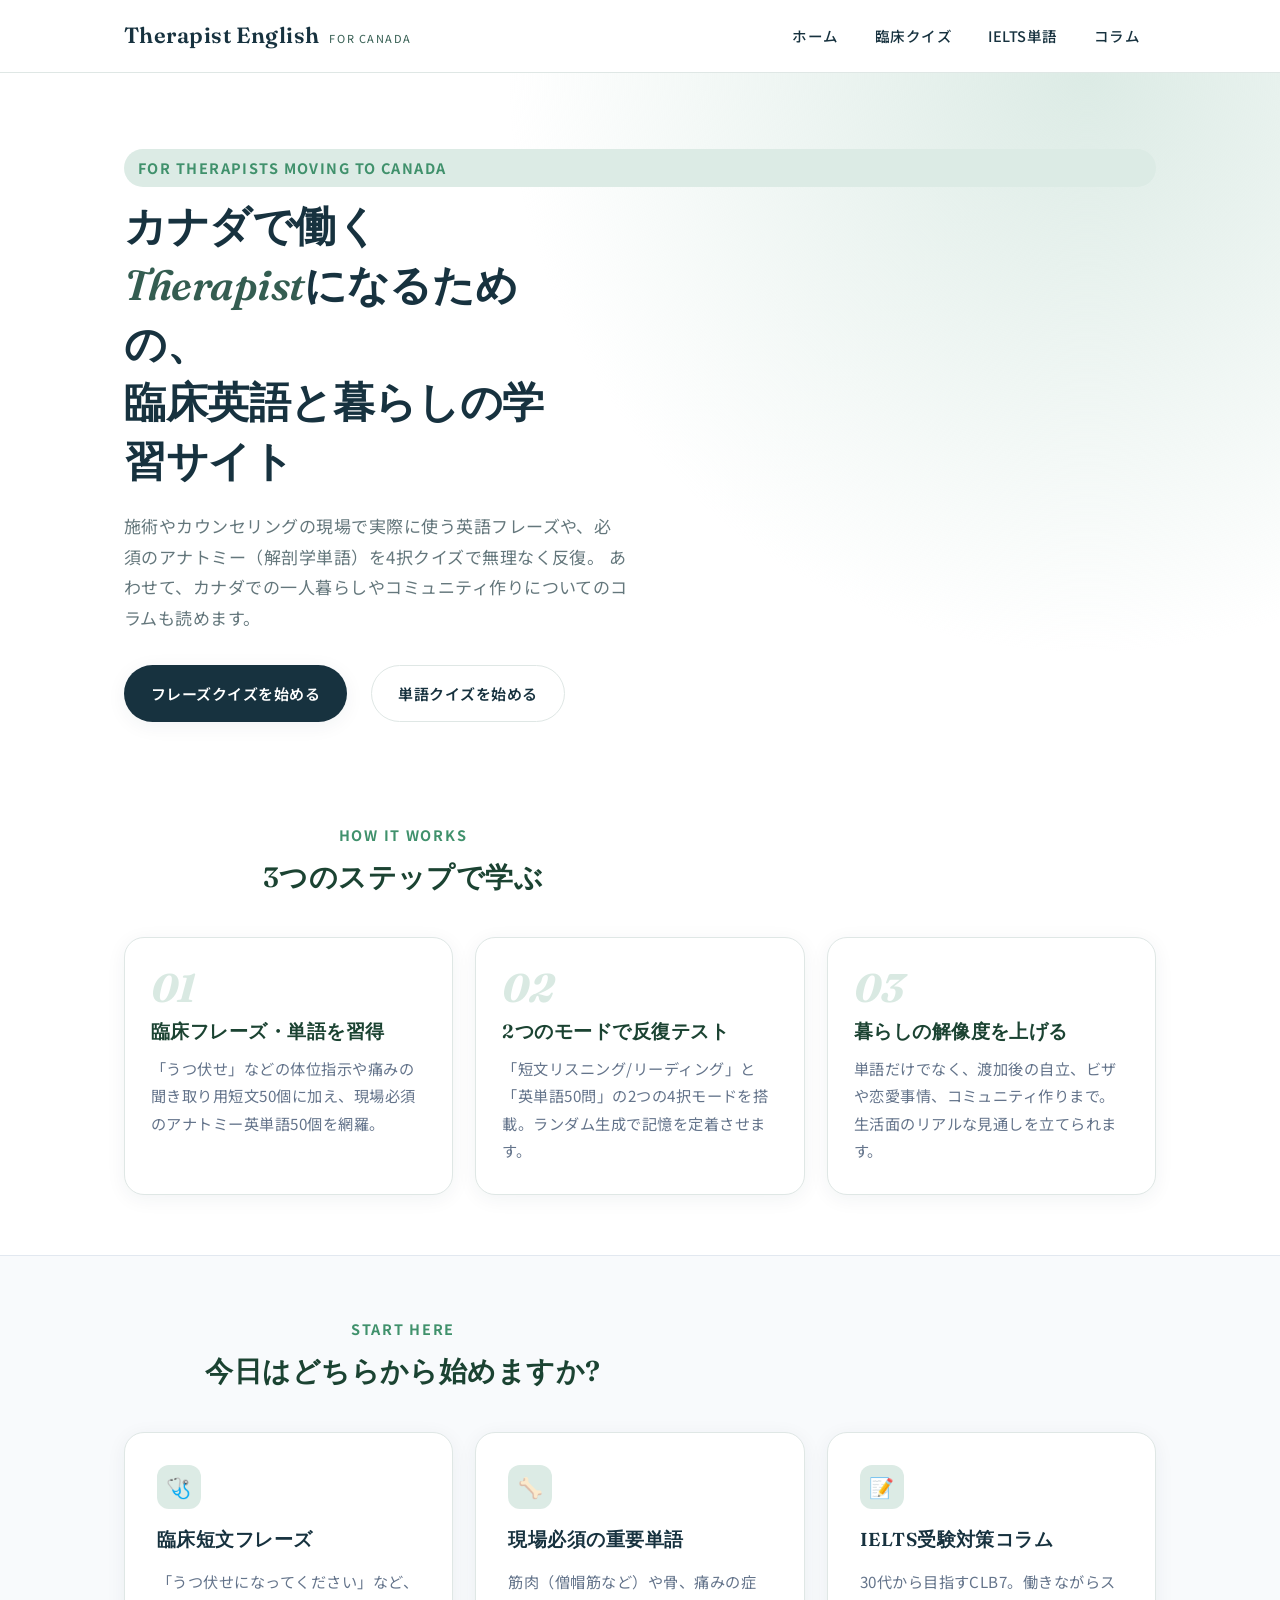
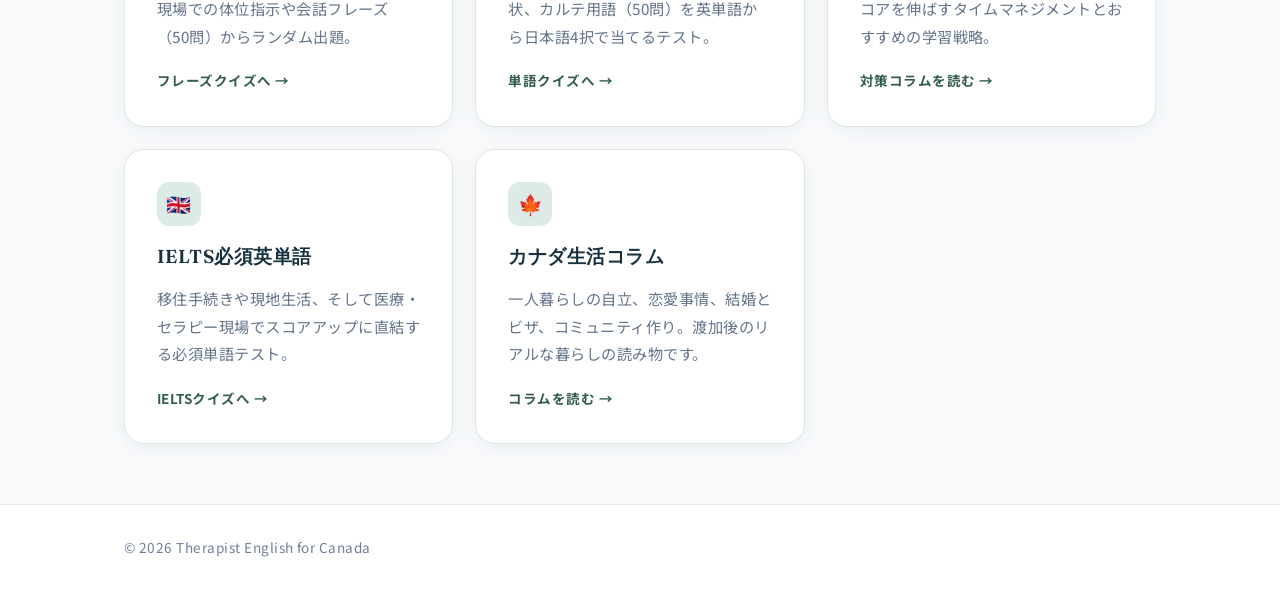
==== index.html @ 8765fcd4 "Update navigation links in index.html" ====
<!DOCTYPE html>
<html lang="ja">
<head>
<meta charset="UTF-8">
<meta name="viewport" content="width=device-width, initial-scale=1.0">
<title>Therapist English for Canada | カナダ留学を目指すセラピストの英語学習</title>
<link rel="preconnect" href="https://fonts.googleapis.com">
<link href="https://fonts.googleapis.com/css2?family=Fraunces:ital,wght@0,600;1,500&family=Noto+Sans+JP:wght@400;500;600;700&display=swap" rel="stylesheet">
<link rel="stylesheet" href="style.css">

</head>
<body>

<header class="site-header">
  <div class="container">
    <a href="index.html" class="brand">
      <span class="brand-mark">Therapist English</span>
      <span class="brand-sub">for Canada</span>
    </a>
    <nav class="main-nav">
  <a href="index.html">ホーム</a>
  <a href="quiz.html">臨床クイズ</a>
  <a href="ielts-quiz.html">IELTS単語</a>
  <a href="column.html">コラム</a>
</nav>
  </div>
</header>

<section class="hero">
  <div class="container">
    <span class="hero-eyebrow" style="color: #40916c; text-transform: uppercase; font-weight: 700; font-size: 0.9rem; letter-spacing: 0.1em; display: block; margin-bottom: 10px;">For therapists moving to Canada</span>
    <h1>カナダで働く<span class="en-accent">Therapist</span>になるための、<br>臨床英語と暮らしの学習サイト</h1>
    <p class="lead">
      施術やカウンセリングの現場で実際に使う英語フレーズや、必須のアナトミー（解剖学単語）を4択クイズで無理なく反復。
      あわせて、カナダでの一人暮らしやコミュニティ作りについてのコラムも読めます。
    </p>
    <div class="hero-actions">
      <a href="quiz.html?mode=phrase" class="btn btn-primary">フレーズクイズを始める</a>
      <a href="quiz.html?mode=word" class="btn btn-ghost" style="margin-left:10px; background:#white;">単語クイズを始める</a>
    </div>
  </div>
</section>

<section style="padding: 60px 0;">
  <div class="container">
    <div class="section-head" style="text-align: center; margin-bottom: 40px;">
      <span class="kicker" style="color: #40916c; font-weight: bold; font-size: 0.9rem;">How it works</span>
      <h2 style="font-size:clamp(22px,3vw,28px); color: #1b4332;">3つのステップで学ぶ</h2>
    </div>

    <div class="grid-3">
      <div class="card">
        <span class="step-num" style="font-size: 2.5rem; font-weight: bold; color: rgba(64,145,108,0.2); display: block; line-height: 1;">01</span>
        <h3 style="margin: 10px 0; color: #1b4332;">臨床フレーズ・単語を習得</h3>
        <p style="color: #64748b; font-size: 0.95rem;">「うつ伏せ」などの体位指示や痛みの聞き取り用短文50個に加え、現場必須のアナトミー英単語50個を網羅。</p>
      </div>
      <div class="card">
        <span class="step-num" style="font-size: 2.5rem; font-weight: bold; color: rgba(64,145,108,0.2); display: block; line-height: 1;">02</span>
        <h3 style="margin: 10px 0; color: #1b4332;">2つのモードで反復テスト</h3>
        <p style="color: #64748b; font-size: 0.95rem;">「短文リスニング/リーディング」と「英単語50問」の2つの4択モードを搭載。ランダム生成で記憶を定着させます。</p>
      </div>
      <div class="card">
        <span class="step-num" style="font-size: 2.5rem; font-weight: bold; color: rgba(64,145,108,0.2); display: block; line-height: 1;">03</span>
        <h3 style="margin: 10px 0; color: #1b4332;">暮らしの解像度を上げる</h3>
        <p style="color: #64748b; font-size: 0.95rem;">単語だけでなく、渡加後の自立、ビザや恋愛事情、コミュニティ作りまで。生活面のリアルな見通しを立てられます。</p>
      </div>
    </div>
  </div>
</section>

<section class="section-soft" style="padding: 60px 0; background-color: #f8fafc; border-top: 1px solid #e2e8f0;">
  <div class="container">
    <div class="section-head" style="text-align: center; margin-bottom: 40px;">
      <span class="kicker" style="color: #40916c; font-weight: bold; font-size: 0.9rem;">Start here</span>
      <h2 style="font-size:clamp(22px,3vw,28px); color: #1b4332;">今日はどちらから始めますか?</h2>
    </div>

    <div class="grid-3" style="grid-template-columns: repeat(auto-fit, minmax(280px, 1fr));">
      <a href="quiz.html?mode=phrase" class="link-card">
        <span class="icon-tag">🩺</span>
        <h3>臨床短文フレーズ</h3>
        <p style="color: #64748b; font-size: 0.95rem;">「うつ伏せになってください」など、現場での体位指示や会話フレーズ（50問）からランダム出題。</p>
        <span class="go">フレーズクイズへ →</span>
      </a>
      <a href="quiz.html?mode=word" class="link-card">
        <span class="icon-tag">🦴</span>
        <h3>現場必須の重要単語</h3>
        <p style="color: #64748b; font-size: 0.95rem;">筋肉（僧帽筋など）や骨、痛みの症状、カルテ用語（50問）を英単語から日本語4択で当てるテスト。</p>
        <span class="go">単語クイズへ →</span>
      </a>
      <!-- index.html の「今日はどちらから始めますか?」の grid-3 内に追加 -->
<a href="ielts.html" class="link-card">
  <span class="icon-tag">📝</span>
  <h3>IELTS受験対策コラム</h3>
  <p style="color: #64748b; font-size: 0.95rem;">30代から目指すCLB7。働きながらスコアを伸ばすタイムマネジメントとおすすめの学習戦略。</p>
  <span class="go">対策コラムを読む →</span>
</a>

<a href="ielts-quiz.html" class="link-card">
  <span class="icon-tag">🇬🇧</span>
  <h3>IELTS必須英単語</h3>
  <p style="color: #64748b; font-size: 0.95rem;">移住手続きや現地生活、そして医療・セラピー現場でスコアアップに直結する必須単語テスト。</p>
  <span class="go">IELTSクイズへ →</span>
</a>
      <a href="column.html" class="link-card">
        <span class="icon-tag">🍁</span>
        <h3>カナダ生活コラム</h3>
        <p style="color: #64748b; font-size: 0.95rem;">一人暮らしの自立、恋愛事情、結婚とビザ、コミュニティ作り。渡加後のリアルな暮らしの読み物です。</p>
        <span class="go">コラムを読む →</span>
      </a>
    </div>
  </div>
</section>

<footer class="site-footer" style="padding: 30px 0; border-top: 1px solid #e2e8f0; font-size: 0.85rem; color: #718096; background: white;">
  <div class="container" style="display: flex; justify-content: space-between; flex-wrap: wrap; gap: 10px;">
    <span>© 2026 Therapist English for Canada</span>
  </div>
</footer>

</body>
</html>
---- style.css ----
/* ===========================================================
   Therapist English for Canada — shared stylesheet
   Palette: white / deep navy / sage green (calm, clinical trust)
   =========================================================== */

   :root {
    --color-bg: #ffffff;
    --color-bg-soft: #f4f8f7;
    --color-bg-soft-2: #eef4f2;
    --color-navy: #17323f;
    --color-navy-deep: #0d1f27;
    --color-green: #4c7c6d;
    --color-green-deep: #345d51;
    --color-green-light: #dcebe5;
    --color-text: #26343a;
    --color-muted: #64777c;
    --color-border: #dfe7e5;
    --color-white: #ffffff;
    --color-danger: #b5544a;
  
    --font-display: "Fraunces", "Noto Serif JP", serif;
    --font-heading: "Noto Serif JP", "Fraunces", serif;
    --font-body: "Noto Sans JP", "Hiragino Kaku Gothic ProN", sans-serif;
  
    --radius-s: 6px;
    --radius-m: 12px;
    --radius-l: 20px;
  
    --shadow-soft: 0 4px 20px rgba(23, 50, 63, 0.06);
    --shadow-card: 0 8px 30px rgba(23, 50, 63, 0.08);
  
    --max-width: 1080px;
  }
  
  @media (prefers-reduced-motion: reduce) {
    *, *::before, *::after {
      animation-duration: 0.01ms !important;
      animation-iteration-count: 1 !important;
      transition-duration: 0.01ms !important;
      scroll-behavior: auto !important;
    }
  }
  
  * { box-sizing: border-box; }
  
  html { scroll-behavior: smooth; }
  
  body {
    margin: 0;
    font-family: var(--font-body);
    color: var(--color-text);
    background: var(--color-bg);
    line-height: 1.8;
    -webkit-font-smoothing: antialiased;
  }
  
  h1, h2, h3, h4 {
    font-family: var(--font-heading);
    color: var(--color-navy);
    line-height: 1.4;
    margin: 0 0 0.5em;
    font-weight: 600;
  }
  
  a { color: inherit; }
  
  img { max-width: 100%; display: block; }
  
  .container {
    max-width: var(--max-width);
    margin: 0 auto;
    padding: 0 24px;
  }
  
  /* ---------- Header / Nav ---------- */
  
  .site-header {
    position: sticky;
    top: 0;
    z-index: 50;
    background: rgba(255, 255, 255, 0.92);
    backdrop-filter: blur(8px);
    border-bottom: 1px solid var(--color-border);
  }
  
  .site-header .container {
    display: flex;
    align-items: center;
    justify-content: space-between;
    height: 72px;
  }
  
  .brand {
    display: flex;
    align-items: baseline;
    gap: 10px;
    text-decoration: none;
    font-family: var(--font-display);
  }
  
  .brand-mark {
    font-size: 22px;
    font-weight: 600;
    color: var(--color-navy);
    letter-spacing: 0.02em;
  }
  
  .brand-sub {
    font-size: 11px;
    color: var(--color-green-deep);
    letter-spacing: 0.14em;
    text-transform: uppercase;
    font-family: var(--font-body);
  }
  
  .main-nav {
    display: flex;
    gap: 4px;
  }
  
  .main-nav a {
    text-decoration: none;
    padding: 10px 16px;
    border-radius: 999px;
    font-size: 14.5px;
    font-weight: 500;
    color: var(--color-navy);
    transition: background 0.2s ease, color 0.2s ease;
  }
  
  .main-nav a:hover {
    background: var(--color-green-light);
  }
  
  .main-nav a.active {
    background: var(--color-navy);
    color: #fff;
  }
  
  @media (max-width: 640px) {
    .brand-sub { display: none; }
    .main-nav a { padding: 8px 11px; font-size: 13px; }
  }
  
  /* ---------- Signature: pulse / vitals-line divider ---------- */
  
  .pulse-divider {
    display: block;
    width: 100%;
    height: 34px;
    margin: 0 auto;
  }
  
  .pulse-divider path {
    fill: none;
    stroke: var(--color-green);
    stroke-width: 2;
    stroke-linecap: round;
    stroke-linejoin: round;
    stroke-dasharray: 340;
    stroke-dashoffset: 340;
    animation: draw-pulse 1.6s ease-out forwards;
  }
  
  @keyframes draw-pulse {
    to { stroke-dashoffset: 0; }
  }
  
  /* ---------- Hero ---------- */
  
  .hero {
    padding: 76px 0 40px;
    background:
      radial-gradient(circle at 85% 0%, var(--color-green-light) 0%, transparent 45%),
      var(--color-bg);
  }
  
  .hero-eyebrow {
    display: inline-flex;
    align-items: center;
    gap: 8px;
    font-size: 12.5px;
    letter-spacing: 0.12em;
    text-transform: uppercase;
    color: var(--color-green-deep);
    background: var(--color-green-light);
    padding: 6px 14px;
    border-radius: 999px;
    margin-bottom: 22px;
    font-weight: 600;
  }
  
  .hero h1 {
    font-size: clamp(30px, 4.6vw, 48px);
    max-width: 15ch;
    letter-spacing: -0.01em;
  }
  
  .hero .en-accent {
    font-family: var(--font-display);
    font-style: italic;
    color: var(--color-green-deep);
  }
  
  .hero p.lead {
    font-size: 17px;
    color: var(--color-muted);
    max-width: 56ch;
    margin-top: 18px;
  }
  
  .hero-actions {
    display: flex;
    gap: 14px;
    margin-top: 32px;
    flex-wrap: wrap;
  }
  
  /* ---------- Buttons ---------- */
  
  .btn {
    display: inline-flex;
    align-items: center;
    gap: 8px;
    padding: 14px 26px;
    border-radius: 999px;
    font-weight: 600;
    font-size: 15px;
    text-decoration: none;
    border: 1.5px solid transparent;
    cursor: pointer;
    transition: transform 0.15s ease, background 0.2s ease, box-shadow 0.2s ease;
    font-family: var(--font-body);
  }
  
  .btn:hover { transform: translateY(-1px); }
  
  .btn-primary {
    background: var(--color-navy);
    color: #fff;
    box-shadow: var(--shadow-soft);
  }
  .btn-primary:hover { background: var(--color-navy-deep); }
  
  .btn-ghost {
    background: transparent;
    color: var(--color-navy);
    border-color: var(--color-border);
  }
  .btn-ghost:hover { background: var(--color-bg-soft); }
  
  .btn-quiz-choice {
    display: block;
    width: 100%;
    text-align: left;
    padding: 16px 20px;
    border-radius: var(--radius-m);
    border: 1.5px solid var(--color-border);
    background: #fff;
    font-size: 15.5px;
    font-family: var(--font-body);
    color: var(--color-text);
    cursor: pointer;
    transition: border-color 0.15s ease, background 0.15s ease, transform 0.1s ease;
  }
  .btn-quiz-choice:hover { border-color: var(--color-green); background: var(--color-bg-soft); }
  .btn-quiz-choice.correct {
    border-color: var(--color-green);
    background: var(--color-green-light);
    color: var(--color-green-deep);
    font-weight: 600;
  }
  .btn-quiz-choice.incorrect {
    border-color: var(--color-danger);
    background: #fbeceb;
    color: var(--color-danger);
  }
  .btn-quiz-choice:disabled { cursor: default; }
  
  /* ---------- Sections / cards ---------- */
  
  section { padding: 64px 0; }
  
  .section-soft { background: var(--color-bg-soft); }
  
  .section-head { max-width: 62ch; margin-bottom: 40px; }
  .section-head .kicker {
    font-size: 12.5px;
    letter-spacing: 0.12em;
    text-transform: uppercase;
    color: var(--color-green-deep);
    font-weight: 700;
    margin-bottom: 10px;
    display: block;
  }
  
  .grid-3 {
    display: grid;
    grid-template-columns: repeat(3, 1fr);
    gap: 22px;
  }
  
  @media (max-width: 780px) {
    .grid-3 { grid-template-columns: 1fr; }
  }
  
  .card {
    background: #fff;
    border: 1px solid var(--color-border);
    border-radius: var(--radius-l);
    padding: 30px 26px;
    box-shadow: var(--shadow-soft);
  }
  
  .card .step-num {
    font-family: var(--font-display);
    font-style: italic;
    color: var(--color-green);
    font-size: 26px;
    margin-bottom: 10px;
    display: block;
  }
  
  .card h3 { font-size: 19px; }
  .card p { color: var(--color-muted); font-size: 14.5px; margin: 0; }
  
  .link-card {
    display: block;
    text-decoration: none;
    background: #fff;
    border: 1px solid var(--color-border);
    border-radius: var(--radius-l);
    padding: 32px;
    box-shadow: var(--shadow-soft);
    transition: box-shadow 0.2s ease, transform 0.2s ease, border-color 0.2s ease;
  }
  
  .link-card:hover {
    box-shadow: var(--shadow-card);
    transform: translateY(-2px);
    border-color: var(--color-green);
  }
  
  .link-card .icon-tag {
    display: inline-flex;
    align-items: center;
    justify-content: center;
    width: 44px;
    height: 44px;
    border-radius: 12px;
    background: var(--color-green-light);
    color: var(--color-green-deep);
    margin-bottom: 18px;
    font-size: 20px;
  }
  
  .link-card h3 { margin-bottom: 8px; }
  .link-card p { color: var(--color-muted); font-size: 14.5px; }
  .link-card .go {
    margin-top: 16px;
    font-size: 13.5px;
    font-weight: 700;
    color: var(--color-green-deep);
  }
  
  /* ---------- Footer ---------- */
  
  .site-footer {
    border-top: 1px solid var(--color-border);
    padding: 36px 0;
    color: var(--color-muted);
    font-size: 13.5px;
  }
  
  .site-footer .container {
    display: flex;
    justify-content: space-between;
    align-items: center;
    flex-wrap: wrap;
    gap: 12px;
  }
  
  /* ---------- Quiz page ---------- */
  
  .quiz-wrap {
    max-width: 640px;
    margin: 0 auto;
  }
  
  .quiz-progress-track {
    height: 6px;
    background: var(--color-bg-soft-2);
    border-radius: 999px;
    overflow: hidden;
    margin-bottom: 10px;
  }
  
  .quiz-progress-fill {
    height: 100%;
    background: var(--color-green);
    border-radius: 999px;
    transition: width 0.3s ease;
    width: 0%;
  }
  
  .quiz-meta {
    display: flex;
    justify-content: space-between;
    font-size: 13px;
    color: var(--color-muted);
    margin-bottom: 28px;
  }
  
  .quiz-card {
    background: #fff;
    border: 1px solid var(--color-border);
    border-radius: var(--radius-l);
    padding: 36px 32px;
    box-shadow: var(--shadow-card);
  }
  
  .quiz-question-label {
    font-size: 12.5px;
    letter-spacing: 0.1em;
    text-transform: uppercase;
    color: var(--color-green-deep);
    font-weight: 700;
    margin-bottom: 14px;
  }
  
  .quiz-question-en {
    font-family: var(--font-display);
    font-size: clamp(21px, 3vw, 27px);
    color: var(--color-navy);
    margin-bottom: 28px;
    line-height: 1.5;
  }
  
  .quiz-choices {
    display: grid;
    gap: 12px;
  }
  
  .quiz-feedback {
    margin-top: 20px;
    padding: 14px 18px;
    border-radius: var(--radius-m);
    font-size: 14.5px;
    display: none;
  }
  
  .quiz-feedback.show { display: block; }
  .quiz-feedback.is-correct { background: var(--color-green-light); color: var(--color-green-deep); }
  .quiz-feedback.is-incorrect { background: #fbeceb; color: var(--color-danger); }
  
  .quiz-footer-actions {
    display: flex;
    justify-content: flex-end;
    margin-top: 24px;
  }
  
  .quiz-result {
    text-align: center;
    padding: 20px 0 10px;
  }
  
  .quiz-result .score-num {
    font-family: var(--font-display);
    font-size: 64px;
    color: var(--color-green-deep);
    display: block;
    margin: 18px 0 6px;
  }
  
  .quiz-result-actions {
    display: flex;
    justify-content: center;
    gap: 14px;
    margin-top: 28px;
    flex-wrap: wrap;
  }
  
  .hidden { display: none !important; }
  
  /* ---------- Column page ---------- */
  
  .column-nav {
    display: flex;
    gap: 10px;
    flex-wrap: wrap;
    margin-bottom: 44px;
  }
  
  .column-nav a {
    text-decoration: none;
    font-size: 13.5px;
    font-weight: 600;
    padding: 9px 16px;
    border-radius: 999px;
    border: 1px solid var(--color-border);
    color: var(--color-navy);
    background: #fff;
  }
  
  .column-nav a:hover { background: var(--color-bg-soft); border-color: var(--color-green); }
  
  .article {
    border-top: 1px solid var(--color-border);
    padding: 56px 0;
  }
  
  .article:first-of-type { border-top: none; padding-top: 8px; }
  
  .article .kicker {
    font-size: 12.5px;
    letter-spacing: 0.12em;
    text-transform: uppercase;
    color: var(--color-green-deep);
    font-weight: 700;
    margin-bottom: 12px;
    display: block;
  }
  
  .article h2 { font-size: clamp(22px, 3.4vw, 30px); max-width: 22ch; }
  
  .article .lede {
    color: var(--color-muted);
    font-size: 15.5px;
    max-width: 60ch;
    margin: 14px 0 26px;
  }
  
  .article-body {
    max-width: 66ch;
    font-size: 15.5px;
  }
  
  .article-body p { margin: 0 0 20px; }
  
  .article-body .pullquote {
    font-family: var(--font-display);
    font-style: italic;
    font-size: 19px;
    color: var(--color-navy);
    border-left: 3px solid var(--color-green);
    padding-left: 20px;
    margin: 28px 0;
  }
/* ===========================================================
   Index & Global Typography Customizations
   =========================================================== */
body {
  font-family: 'Noto Sans JP', -apple-system, BlinkMacSystemFont, "Segoe UI", sans-serif;
  letter-spacing: 0.03em;
}

/* ヒーローエリアの微調整 */
.hero h1 {
  font-size: clamp(28px, 4.6vw, 42px);
  line-height: 1.4;
  color: var(--color-navy);
  margin-bottom: 20px;
}

/* リンクカードのホバー時の挙動を統合 */
.link-card {
  transition: all 0.3s ease;
}
.link-card:hover {
  transform: translateY(-5px);
  border-color: var(--color-green);
  box-shadow: 0 10px 25px rgba(64, 145, 108, 0.1);
}

/* アフィリエイト訴求ボックス（IELTSコラム・クイズ共通） */
.cta-box {
  background: var(--color-bg-soft-2);
  border: 1px solid var(--color-border);
  border-radius: var(--radius-l);
  padding: 32px;
  margin: 40px 0;
}
.cta-box h3 { color: var(--color-navy); margin-bottom: 12px; }
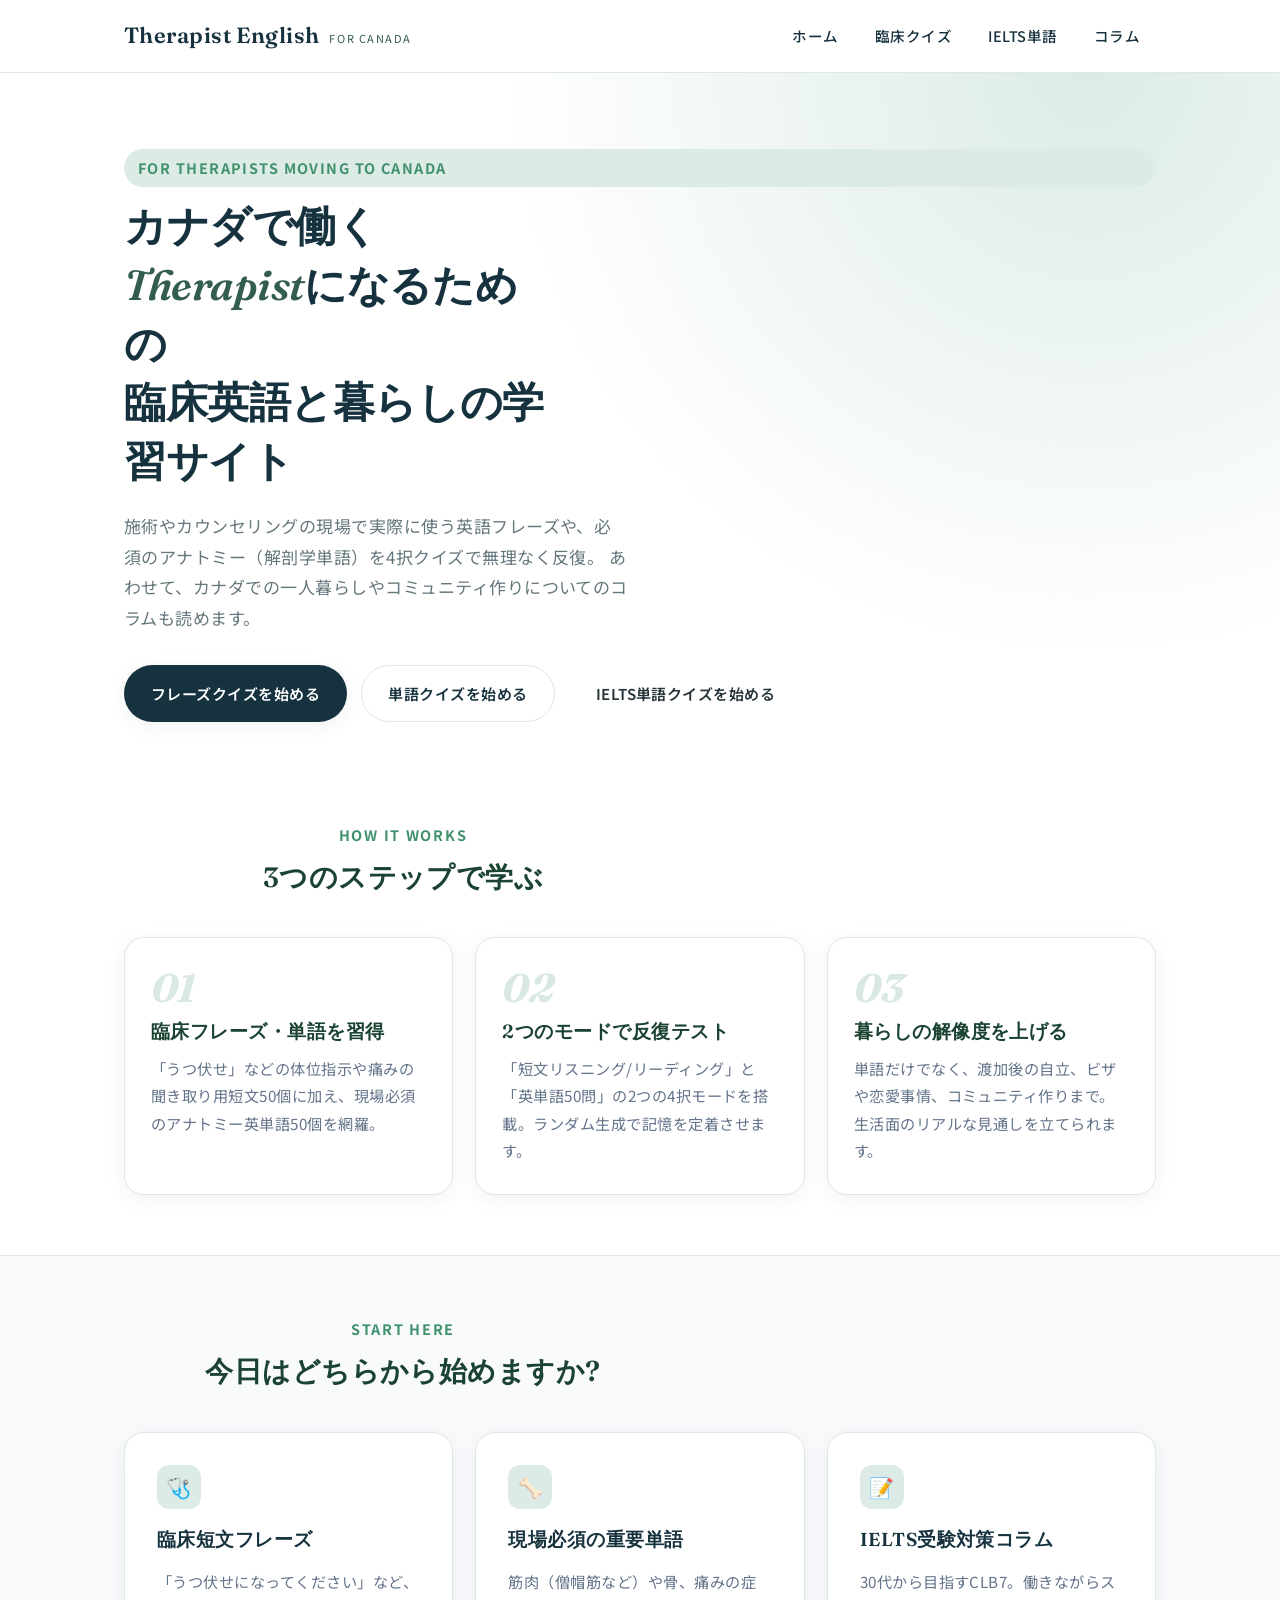
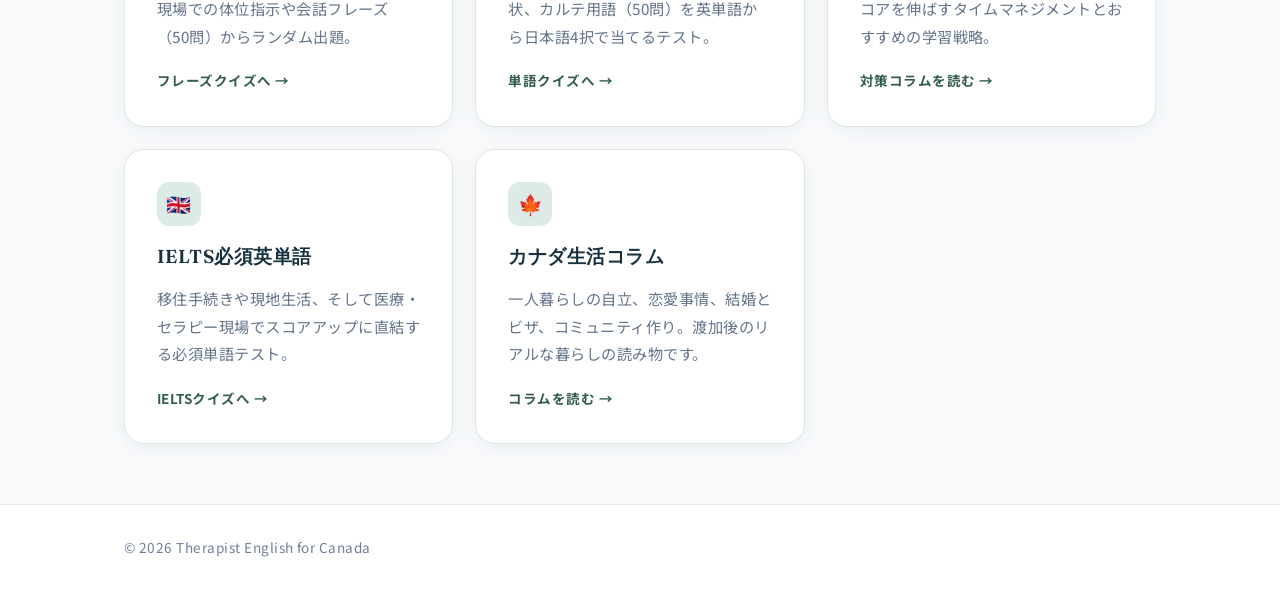
==== commit 2b1d57f9: "Update index.html" ====
--- a/index.html
+++ b/index.html
@@ -29,15 +29,16 @@
 <section class="hero">
   <div class="container">
     <span class="hero-eyebrow" style="color: #40916c; text-transform: uppercase; font-weight: 700; font-size: 0.9rem; letter-spacing: 0.1em; display: block; margin-bottom: 10px;">For therapists moving to Canada</span>
-    <h1>カナダで働く<span class="en-accent">Therapist</span>になるための、<br>臨床英語と暮らしの学習サイト</h1>
-    <p class="lead">
-      施術やカウンセリングの現場で実際に使う英語フレーズや、必須のアナトミー（解剖学単語）を4択クイズで無理なく反復。
-      あわせて、カナダでの一人暮らしやコミュニティ作りについてのコラムも読めます。
-    </p>
-    <div class="hero-actions">
-      <a href="quiz.html?mode=phrase" class="btn btn-primary">フレーズクイズを始める</a>
-      <a href="quiz.html?mode=word" class="btn btn-ghost" style="margin-left:10px; background:#white;">単語クイズを始める</a>
-    </div>
+    <h1>カナダで働く<span class="en-accent">Therapist</span>になるための<br>臨床英語と暮らしの学習サイト</h1>
+<p class="lead">
+  施術やカウンセリングの現場で実際に使う英語フレーズや、必須のアナトミー（解剖学単語）を4択クイズで無理なく反復。
+  あわせて、カナダでの一人暮らしやコミュニティ作りについてのコラムも読めます。
+</p>
+<div class="hero-actions">
+  <a href="quiz.html?mode=phrase" class="btn btn-primary">フレーズクイズを始める</a>
+  <a href="quiz.html?mode=word" class="btn btn-ghost" style="margin-left:0;">単語クイズを始める</a>
+  <a href="ielts-quiz.html" class="btn btn-ielts">IELTS単語クイズを始める</a>
+</div>
   </div>
 </section>
 
--- a/style.css
+++ b/style.css
@@ -581,3 +581,50 @@
   margin: 40px 0;
 }
 .cta-box h3 { color: var(--color-navy); margin-bottom: 12px; }
+/* ===========================================================
+   Quiz Page Extra App Styles
+   =========================================================== */
+.quiz-question-en {
+  font-family: 'Fraunces', -apple-system, BlinkMacSystemFont, serif;
+  font-size: clamp(1.4rem, 4vw, 1.8rem);
+  color: #1b4332;
+  font-weight: 600;
+  text-align: center;
+  margin: 20px 0 30px;
+  line-height: 1.3;
+  word-break: break-word;
+}
+
+/* 臨床クイズ・モード選択用の特別カードスタイル */
+.mode-select-wrap {
+  display: flex;
+  flex-direction: column;
+  gap: 15px;
+  margin: 25px 0;
+}
+.mode-box {
+  border: 2px solid #e2e8f0;
+  border-radius: 14px;
+  padding: 15px;
+  text-align: left;
+  cursor: pointer;
+  transition: all 0.2s ease;
+}
+.mode-box input { display: none; }
+.mode-box.selected {
+  border-color: #40916c;
+  background-color: #f0fdf4;
+}
+.mode-title {
+  font-weight: bold;
+  color: #1b4332;
+  font-size: 1rem;
+  margin-bottom: 4px;
+  display: flex;
+  align-items: center;
+  gap: 6px;
+}
+.mode-desc {
+  font-size: 0.85rem;
+  color: #64748b;
+}
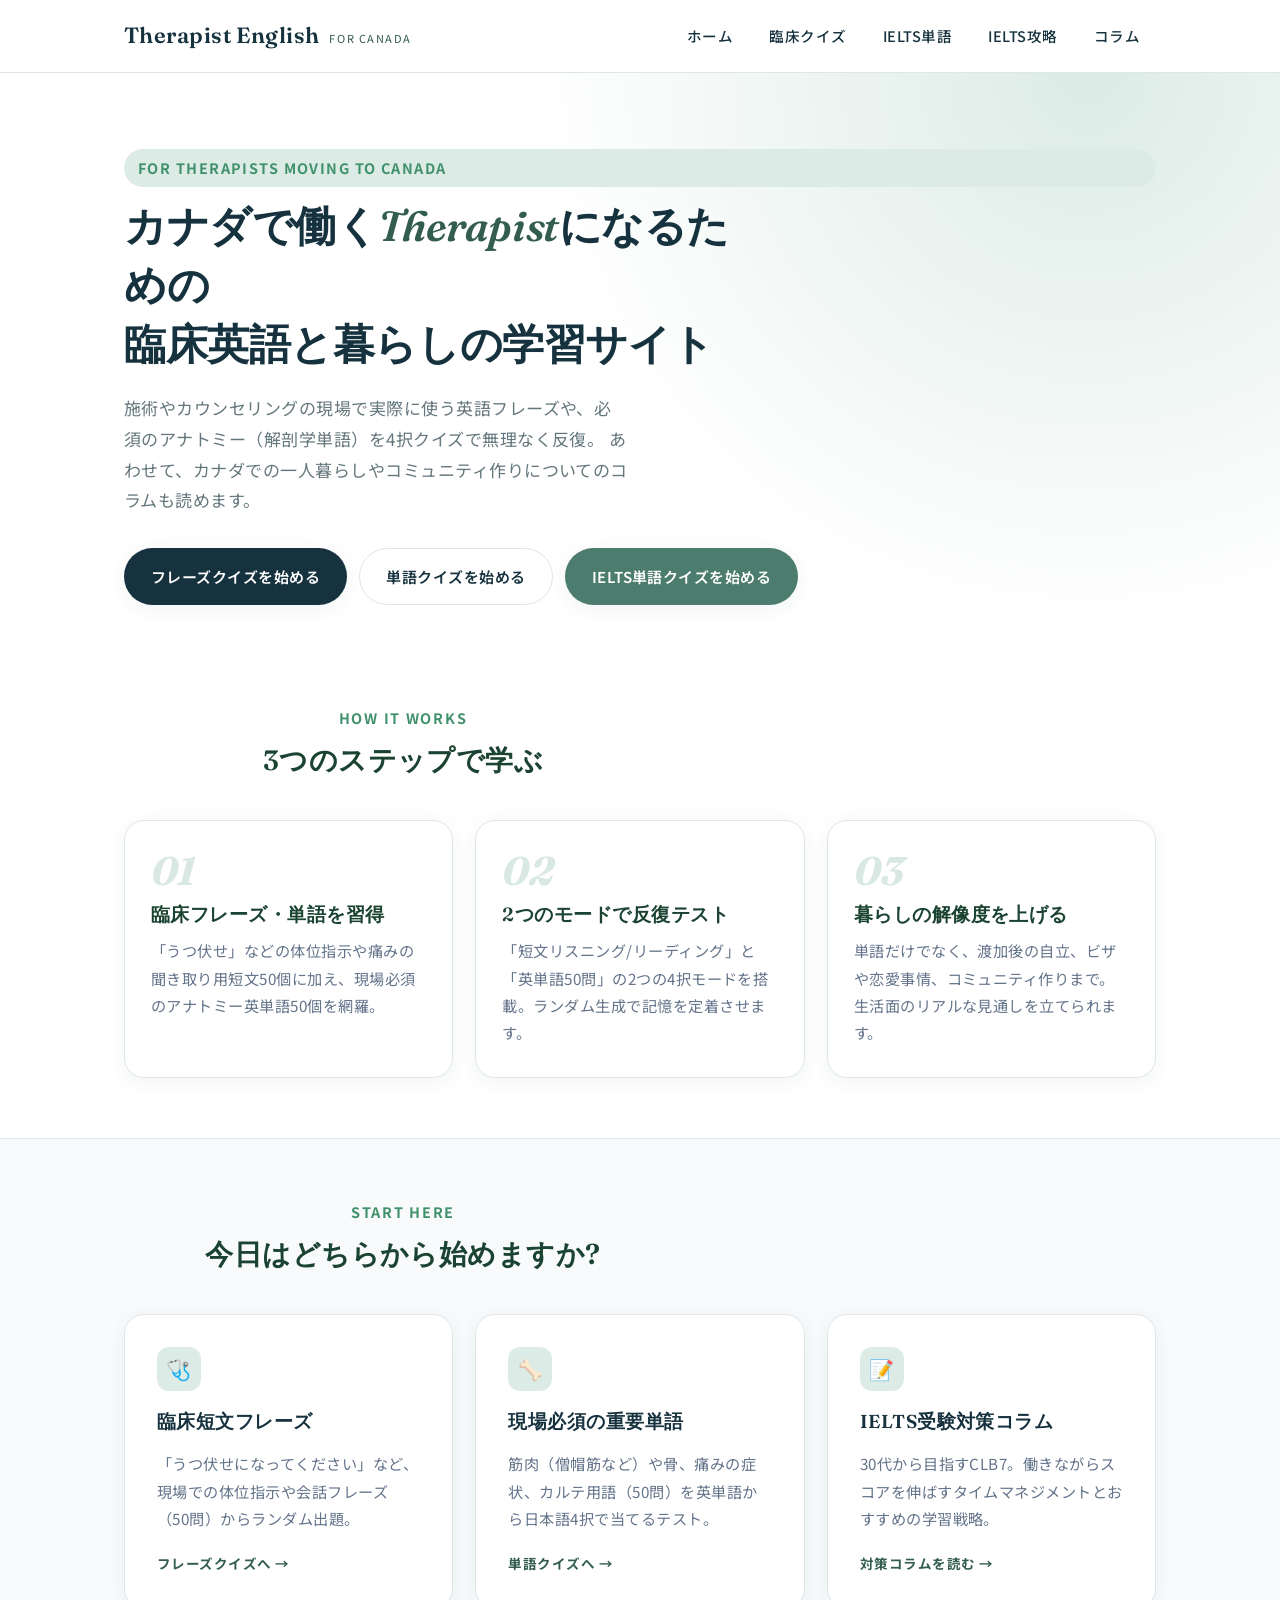
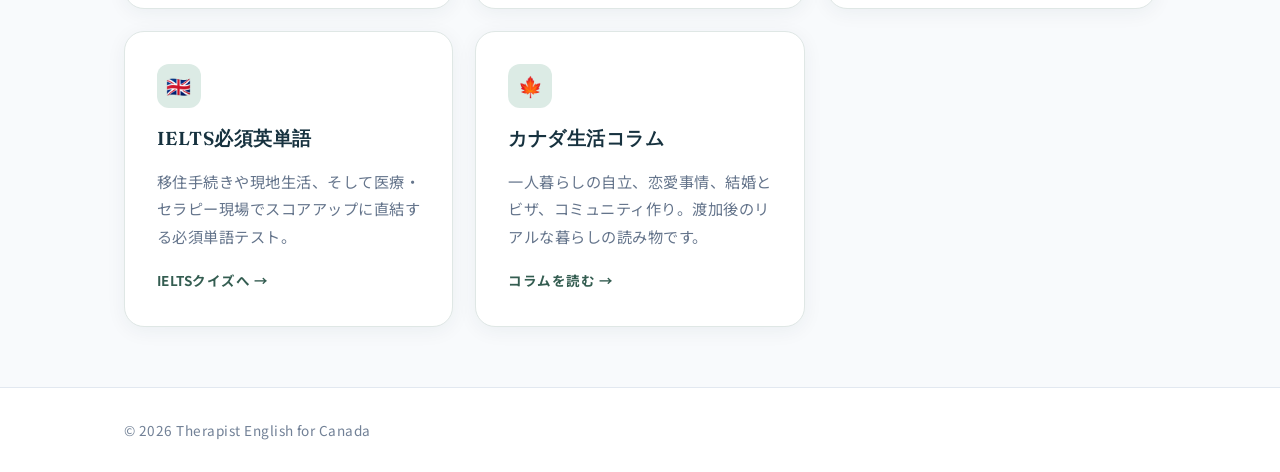
==== commit fe0e9286: "Update index.html" ====
--- a/index.html
+++ b/index.html
@@ -18,9 +18,10 @@
       <span class="brand-sub">for Canada</span>
     </a>
     <nav class="main-nav">
-  <a href="index.html">ホーム</a>
+  <a href="index.html"　class="active">ホーム</a>
   <a href="quiz.html">臨床クイズ</a>
   <a href="ielts-quiz.html">IELTS単語</a>
+  <a href="ielts.html">IELTS攻略</a>
   <a href="column.html">コラム</a>
 </nav>
   </div>
--- a/style.css
+++ b/style.css
@@ -628,3 +628,28 @@
   font-size: 0.85rem;
   color: #64748b;
 }
+/* ===========================================================
+   Hero Area Adjustments (Button & Typography)
+   =========================================================== */
+/* 改行が詰まらないように最大幅を少し広げる */
+.hero h1 {
+  max-width: 22ch !important; 
+}
+
+/* 3つ目のIELTS専用ボタン（テーマカラーのグリーンを使用） */
+.btn-ielts {
+  background: var(--color-green);
+  color: #fff;
+  box-shadow: var(--shadow-soft);
+}
+.btn-ielts:hover {
+  background: var(--color-green-deep);
+}
+
+/* スマホ等でボタンが縦並びになった時の余白調整 */
+.hero-actions {
+  gap: 12px !important;
+}
+.hero-actions .btn {
+  margin: 0 !important; /* 個別のインライン余白をリセットして綺麗に並べる */
+}
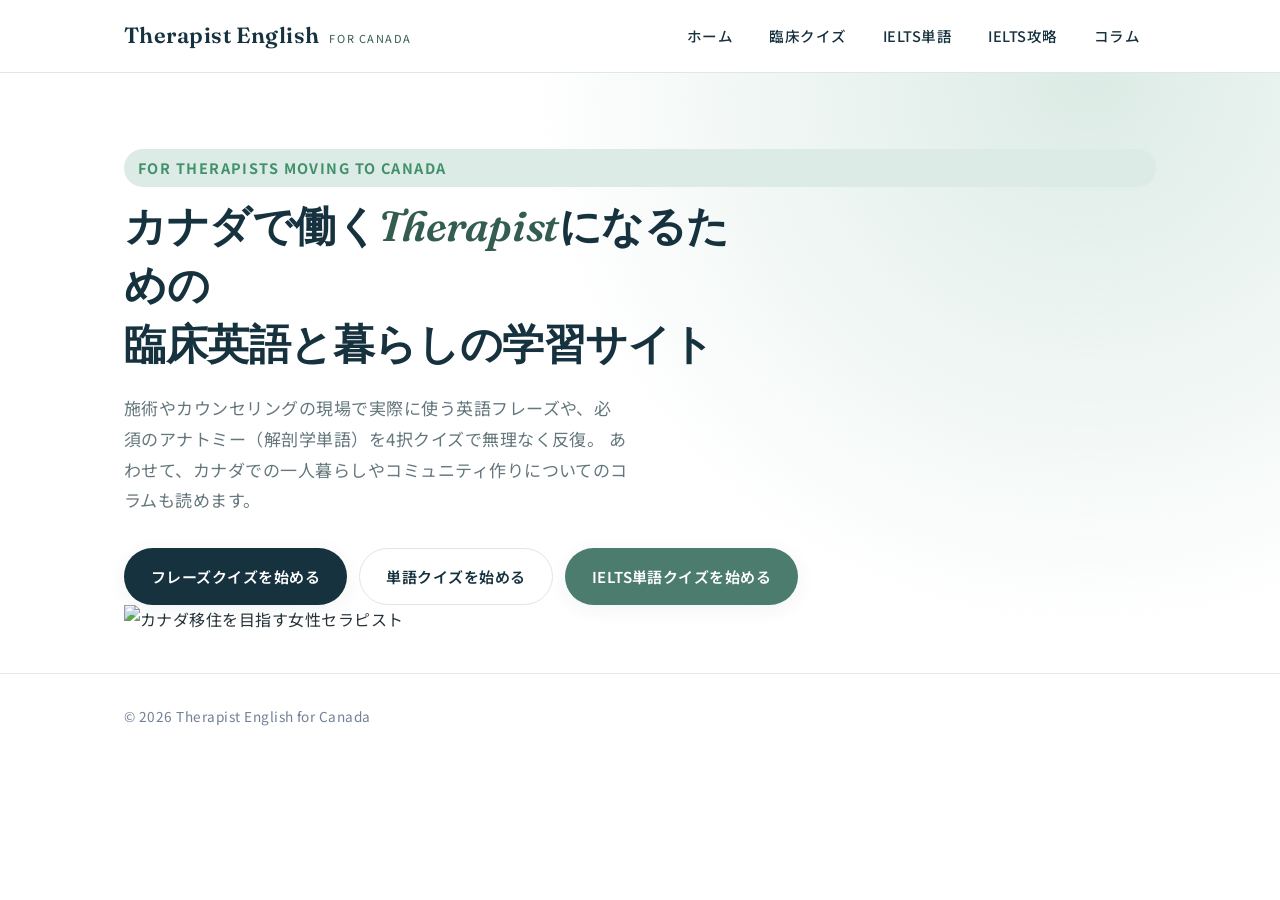
==== commit 52cd0fd7: "Update index.html" ====
--- a/index.html
+++ b/index.html
@@ -28,89 +28,28 @@
 </header>
 
 <section class="hero">
-  <div class="container">
-    <span class="hero-eyebrow" style="color: #40916c; text-transform: uppercase; font-weight: 700; font-size: 0.9rem; letter-spacing: 0.1em; display: block; margin-bottom: 10px;">For therapists moving to Canada</span>
-    <h1>カナダで働く<span class="en-accent">Therapist</span>になるための<br>臨床英語と暮らしの学習サイト</h1>
-<p class="lead">
-  施術やカウンセリングの現場で実際に使う英語フレーズや、必須のアナトミー（解剖学単語）を4択クイズで無理なく反復。
-  あわせて、カナダでの一人暮らしやコミュニティ作りについてのコラムも読めます。
-</p>
-<div class="hero-actions">
-  <a href="quiz.html?mode=phrase" class="btn btn-primary">フレーズクイズを始める</a>
-  <a href="quiz.html?mode=word" class="btn btn-ghost" style="margin-left:0;">単語クイズを始める</a>
-  <a href="ielts-quiz.html" class="btn btn-ielts">IELTS単語クイズを始める</a>
-</div>
-  </div>
-</section>
-
-<section style="padding: 60px 0;">
-  <div class="container">
-    <div class="section-head" style="text-align: center; margin-bottom: 40px;">
-      <span class="kicker" style="color: #40916c; font-weight: bold; font-size: 0.9rem;">How it works</span>
-      <h2 style="font-size:clamp(22px,3vw,28px); color: #1b4332;">3つのステップで学ぶ</h2>
+  <div class="container hero-flex-container">
+    
+    <!-- 左側：テキストとアクションボタン -->
+    <div class="hero-text-content">
+      <span class="hero-eyebrow" style="color: #40916c; text-transform: uppercase; font-weight: 700; font-size: 0.9rem; letter-spacing: 0.1em; display: block; margin-bottom: 10px;">For therapists moving to Canada</span>
+      <h1>カナダで働く<span class="en-accent">Therapist</span>になるための<br>臨床英語と暮らしの学習サイト</h1>
+      <p class="lead">
+        施術やカウンセリングの現場で実際に使う英語フレーズや、必須のアナトミー（解剖学単語）を4択クイズで無理なく反復。
+        あわせて、カナダでの一人暮らしやコミュニティ作りについてのコラムも読めます。
+      </p>
+      <div class="hero-actions">
+        <a href="quiz.html?mode=phrase" class="btn btn-primary">フレーズクイズを始める</a>
+        <a href="quiz.html?mode=word" class="btn btn-ghost" style="margin-left:0;">単語クイズを始める</a>
+        <a href="ielts-quiz.html" class="btn btn-ielts">IELTS単語クイズを始める</a>
+      </div>
     </div>
 
-    <div class="grid-3">
-      <div class="card">
-        <span class="step-num" style="font-size: 2.5rem; font-weight: bold; color: rgba(64,145,108,0.2); display: block; line-height: 1;">01</span>
-        <h3 style="margin: 10px 0; color: #1b4332;">臨床フレーズ・単語を習得</h3>
-        <p style="color: #64748b; font-size: 0.95rem;">「うつ伏せ」などの体位指示や痛みの聞き取り用短文50個に加え、現場必須のアナトミー英単語50個を網羅。</p>
-      </div>
-      <div class="card">
-        <span class="step-num" style="font-size: 2.5rem; font-weight: bold; color: rgba(64,145,108,0.2); display: block; line-height: 1;">02</span>
-        <h3 style="margin: 10px 0; color: #1b4332;">2つのモードで反復テスト</h3>
-        <p style="color: #64748b; font-size: 0.95rem;">「短文リスニング/リーディング」と「英単語50問」の2つの4択モードを搭載。ランダム生成で記憶を定着させます。</p>
-      </div>
-      <div class="card">
-        <span class="step-num" style="font-size: 2.5rem; font-weight: bold; color: rgba(64,145,108,0.2); display: block; line-height: 1;">03</span>
-        <h3 style="margin: 10px 0; color: #1b4332;">暮らしの解像度を上げる</h3>
-        <p style="color: #64748b; font-size: 0.95rem;">単語だけでなく、渡加後の自立、ビザや恋愛事情、コミュニティ作りまで。生活面のリアルな見通しを立てられます。</p>
-      </div>
-    </div>
-  </div>
-</section>
-
-<section class="section-soft" style="padding: 60px 0; background-color: #f8fafc; border-top: 1px solid #e2e8f0;">
-  <div class="container">
-    <div class="section-head" style="text-align: center; margin-bottom: 40px;">
-      <span class="kicker" style="color: #40916c; font-weight: bold; font-size: 0.9rem;">Start here</span>
-      <h2 style="font-size:clamp(22px,3vw,28px); color: #1b4332;">今日はどちらから始めますか?</h2>
+    <!-- 右側：追加する女性の写真（左側を見ているアジア人女性） -->
+    <div class="hero-image-content">
+      <img src="image_5.png" alt="カナダ移住を目指す女性セラピスト" class="hero-aside-img">
     </div>
 
-    <div class="grid-3" style="grid-template-columns: repeat(auto-fit, minmax(280px, 1fr));">
-      <a href="quiz.html?mode=phrase" class="link-card">
-        <span class="icon-tag">🩺</span>
-        <h3>臨床短文フレーズ</h3>
-        <p style="color: #64748b; font-size: 0.95rem;">「うつ伏せになってください」など、現場での体位指示や会話フレーズ（50問）からランダム出題。</p>
-        <span class="go">フレーズクイズへ →</span>
-      </a>
-      <a href="quiz.html?mode=word" class="link-card">
-        <span class="icon-tag">🦴</span>
-        <h3>現場必須の重要単語</h3>
-        <p style="color: #64748b; font-size: 0.95rem;">筋肉（僧帽筋など）や骨、痛みの症状、カルテ用語（50問）を英単語から日本語4択で当てるテスト。</p>
-        <span class="go">単語クイズへ →</span>
-      </a>
-      <!-- index.html の「今日はどちらから始めますか?」の grid-3 内に追加 -->
-<a href="ielts.html" class="link-card">
-  <span class="icon-tag">📝</span>
-  <h3>IELTS受験対策コラム</h3>
-  <p style="color: #64748b; font-size: 0.95rem;">30代から目指すCLB7。働きながらスコアを伸ばすタイムマネジメントとおすすめの学習戦略。</p>
-  <span class="go">対策コラムを読む →</span>
-</a>
-
-<a href="ielts-quiz.html" class="link-card">
-  <span class="icon-tag">🇬🇧</span>
-  <h3>IELTS必須英単語</h3>
-  <p style="color: #64748b; font-size: 0.95rem;">移住手続きや現地生活、そして医療・セラピー現場でスコアアップに直結する必須単語テスト。</p>
-  <span class="go">IELTSクイズへ →</span>
-</a>
-      <a href="column.html" class="link-card">
-        <span class="icon-tag">🍁</span>
-        <h3>カナダ生活コラム</h3>
-        <p style="color: #64748b; font-size: 0.95rem;">一人暮らしの自立、恋愛事情、結婚とビザ、コミュニティ作り。渡加後のリアルな暮らしの読み物です。</p>
-        <span class="go">コラムを読む →</span>
-      </a>
-    </div>
   </div>
 </section>
 
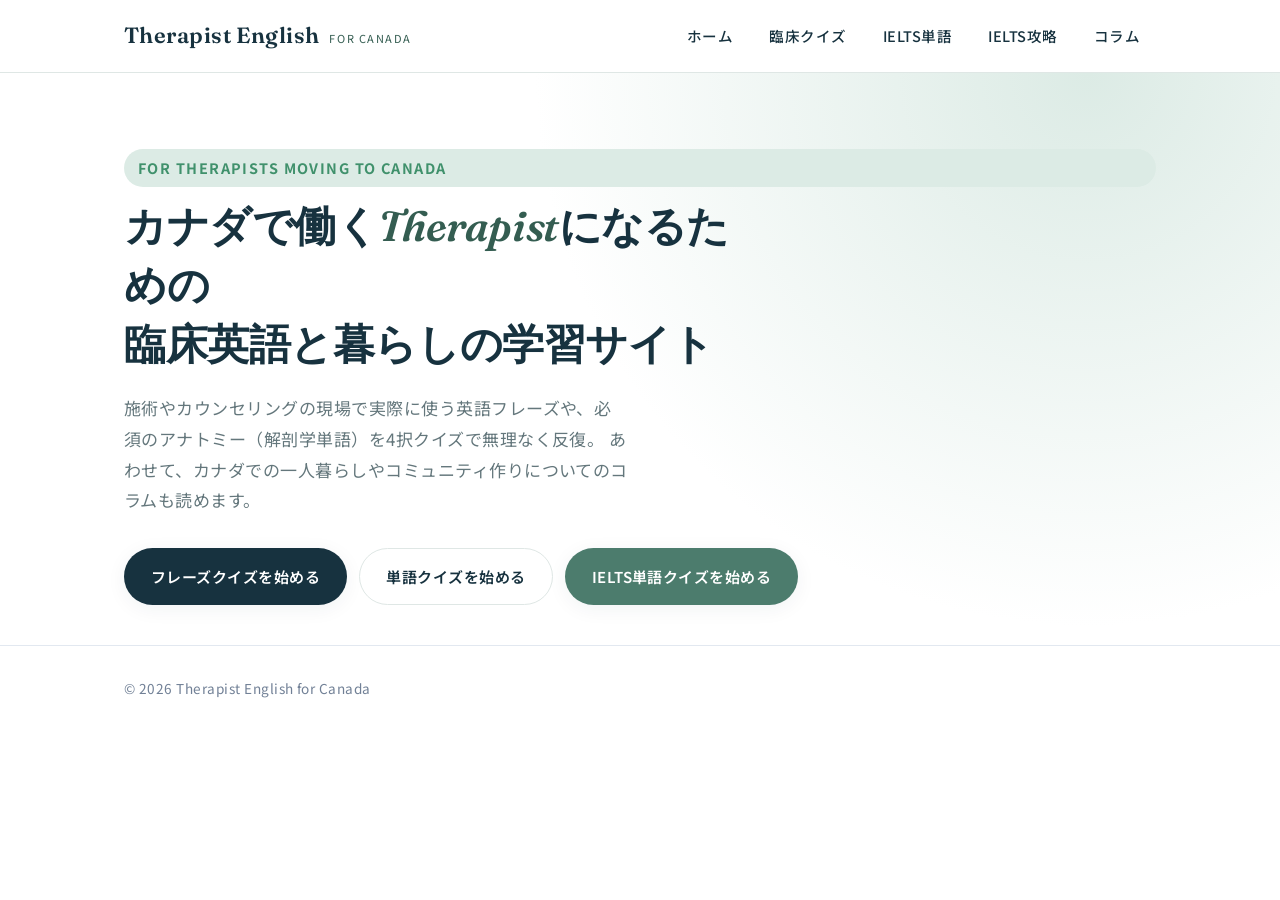
==== commit d5b12059: "Update index.html" ====
--- a/index.html
+++ b/index.html
@@ -28,10 +28,10 @@
 </header>
 
 <section class="hero">
-  <div class="container hero-flex-container">
+  <div class="container hero-container">
     
-    <!-- 左側：テキストとアクションボタン -->
-    <div class="hero-text-content">
+    <!-- テキスト・ボタンコンテンツ（PCでは左側に配置） -->
+    <div class="hero-content">
       <span class="hero-eyebrow" style="color: #40916c; text-transform: uppercase; font-weight: 700; font-size: 0.9rem; letter-spacing: 0.1em; display: block; margin-bottom: 10px;">For therapists moving to Canada</span>
       <h1>カナダで働く<span class="en-accent">Therapist</span>になるための<br>臨床英語と暮らしの学習サイト</h1>
       <p class="lead">
@@ -45,11 +45,7 @@
       </div>
     </div>
 
-    <!-- 右側：追加する女性の写真（左側を見ているアジア人女性） -->
-    <div class="hero-image-content">
-      <img src="image_5.png" alt="カナダ移住を目指す女性セラピスト" class="hero-aside-img">
-    </div>
-
+    <!-- PCではここにグラデーションがかかり、右側に女の子が表示されます -->
   </div>
 </section>
 
--- a/style.css
+++ b/style.css
@@ -653,3 +653,47 @@
 .hero-actions .btn {
   margin: 0 !important; /* 個別のインライン余白をリセットして綺麗に並べる */
 }
+/* --- ヒーローセクションを2カラム（横並び）にする設定 --- */
+
+/* PCやタブレットでの見え方（画面幅769px以上の場合に横並びにする） */
+@media (min-width: 769px) {
+  .hero-flex-container {
+    display: flex;
+    align-items: center;    /* 縦方向の並びを中央揃えに */
+    justify-content: space-between;
+    gap: 50px;              /* テキストと画像の間隔 */
+  }
+
+  .hero-text-content {
+    flex: 1.2;              /* テキスト側を少し広く取る */
+    text-align: left;       /* テキストを左寄せに */
+  }
+
+  .hero-image-content {
+    flex: 0.8;              /* 画像側を少しスマートに */
+    display: flex;
+    justify-content: flex-end; /* 画像を右端に寄せる */
+  }
+}
+
+/* 画像自体の洗練されたスタイリング */
+.hero-aside-img {
+  width: 100%;
+  max-width: 450px;         /* 画像が大きくなりすぎないように制限 */
+  height: auto;
+  object-fit: cover;
+  border-radius: 20px;      /* 角を丸めて柔らかい印象に */
+  box-shadow: 0 20px 40px rgba(0, 0, 0, 0.12); /* 柔らかな陰影で高級感をプラス */
+  border: 4px solid #ffffff; /* セージグリーンに映える白い額縁効果 */
+}
+
+/* スマホ表示（画面幅768px以下）の時の微調整 */
+@media (max-width: 768px) {
+  .hero-image-content {
+    margin-top: 30px;       /* スマホではテキストの下に画像が来るので、少し隙間をあける */
+    text-align: center;
+  }
+  .hero-aside-img {
+    max-width: 320px;       /* スマホ画面に合わせたサイズ */
+  }
+}
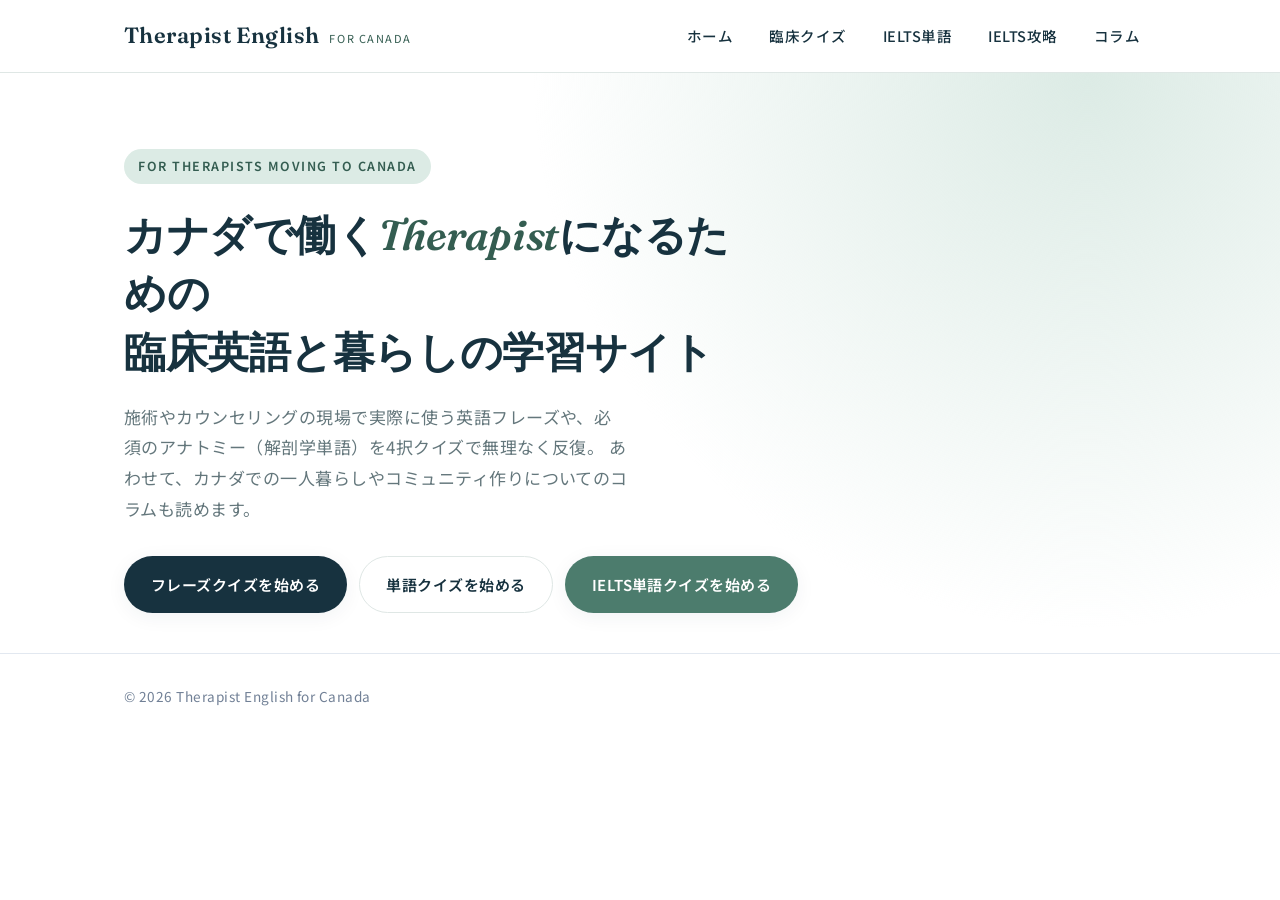
==== commit 895bf3d5: "Update index.html" ====
--- a/index.html
+++ b/index.html
@@ -28,27 +28,20 @@
 </header>
 
 <section class="hero">
-  <div class="container hero-container">
-    
-    <!-- テキスト・ボタンコンテンツ（PCでは左側に配置） -->
-    <div class="hero-content">
-      <span class="hero-eyebrow" style="color: #40916c; text-transform: uppercase; font-weight: 700; font-size: 0.9rem; letter-spacing: 0.1em; display: block; margin-bottom: 10px;">For therapists moving to Canada</span>
-      <h1>カナダで働く<span class="en-accent">Therapist</span>になるための<br>臨床英語と暮らしの学習サイト</h1>
-      <p class="lead">
-        施術やカウンセリングの現場で実際に使う英語フレーズや、必須のアナトミー（解剖学単語）を4択クイズで無理なく反復。
-        あわせて、カナダでの一人暮らしやコミュニティ作りについてのコラムも読めます。
-      </p>
-      <div class="hero-actions">
-        <a href="quiz.html?mode=phrase" class="btn btn-primary">フレーズクイズを始める</a>
-        <a href="quiz.html?mode=word" class="btn btn-ghost" style="margin-left:0;">単語クイズを始める</a>
-        <a href="ielts-quiz.html" class="btn btn-ielts">IELTS単語クイズを始める</a>
-      </div>
+  <div class="container">
+    <span class="hero-eyebrow">For therapists moving to Canada</span>
+    <h1>カナダで働く<span class="en-accent">Therapist</span>になるための<br>臨床英語と暮らしの学習サイト</h1>
+    <p class="lead">
+      施術やカウンセリングの現場で実際に使う英語フレーズや、必須のアナトミー（解剖学単語）を4択クイズで無理なく反復。
+      あわせて、カナダでの一人暮らしやコミュニティ作りについてのコラムも読めます。
+    </p>
+    <div class="hero-actions">
+      <a href="quiz.html?mode=phrase" class="btn btn-primary">フレーズクイズを始める</a>
+      <a href="quiz.html?mode=word" class="btn btn-ghost" style="margin-left:0;">単語クイズを始める</a>
+      <a href="ielts-quiz.html" class="btn btn-ielts">IELTS単語クイズを始める</a>
     </div>
-
-    <!-- PCではここにグラデーションがかかり、右側に女の子が表示されます -->
   </div>
 </section>
-
 <footer class="site-footer" style="padding: 30px 0; border-top: 1px solid #e2e8f0; font-size: 0.85rem; color: #718096; background: white;">
   <div class="container" style="display: flex; justify-content: space-between; flex-wrap: wrap; gap: 10px;">
     <span>© 2026 Therapist English for Canada</span>
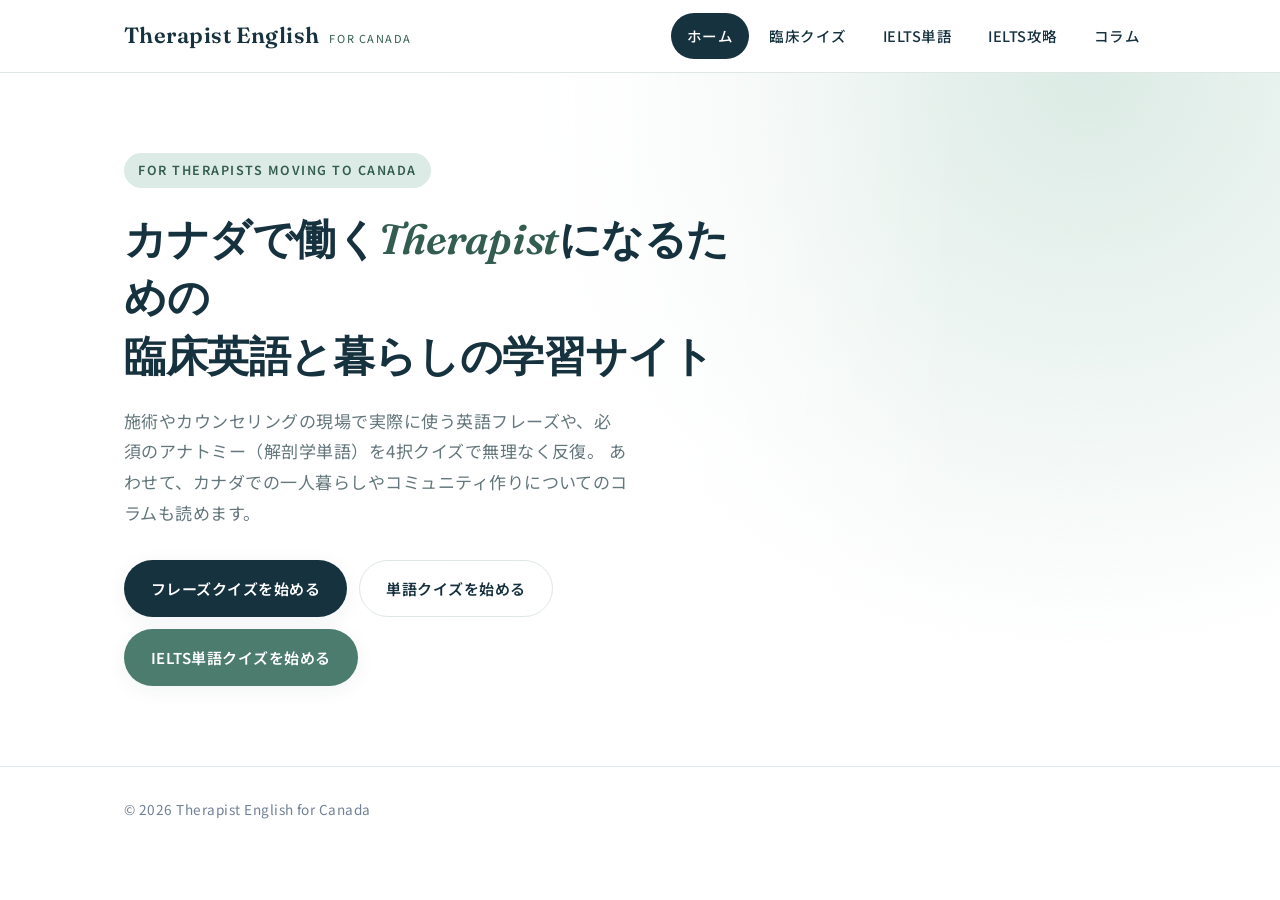
==== commit ea5bc24a: "Update index.html" ====
--- a/index.html
+++ b/index.html
@@ -5,9 +5,8 @@
 <meta name="viewport" content="width=device-width, initial-scale=1.0">
 <title>Therapist English for Canada | カナダ留学を目指すセラピストの英語学習</title>
 <link rel="preconnect" href="https://fonts.googleapis.com">
-<link href="https://fonts.googleapis.com/css2?family=Fraunces:ital,wght@0,600;1,500&family=Noto+Sans+JP:wght@400;500;600;700&display=swap" rel="stylesheet">
+<link href="https://fonts.googleapis.com/css2?family=Fraunces:ital,wght@0,600;1,500&family=Noto Sans JP:wght@400;500;600;700&display=swap" rel="stylesheet">
 <link rel="stylesheet" href="style.css">
-
 </head>
 <body>
 
@@ -18,15 +17,16 @@
       <span class="brand-sub">for Canada</span>
     </a>
     <nav class="main-nav">
-  <a href="index.html"　class="active">ホーム</a>
-  <a href="quiz.html">臨床クイズ</a>
-  <a href="ielts-quiz.html">IELTS単語</a>
-  <a href="ielts.html">IELTS攻略</a>
-  <a href="column.html">コラム</a>
-</nav>
+      <a href="index.html" class="active">ホーム</a>
+      <a href="quiz.html">臨床クイズ</a>
+      <a href="ielts-quiz.html">IELTS単語</a>
+      <a href="ielts.html">IELTS攻略</a>
+      <a href="column.html">コラム</a>
+    </nav>
   </div>
 </header>
 
+<!-- ヒーローセクション（背景画像はCSSで制御） -->
 <section class="hero">
   <div class="container">
     <span class="hero-eyebrow">For therapists moving to Canada</span>
@@ -42,6 +42,7 @@
     </div>
   </div>
 </section>
+
 <footer class="site-footer" style="padding: 30px 0; border-top: 1px solid #e2e8f0; font-size: 0.85rem; color: #718096; background: white;">
   <div class="container" style="display: flex; justify-content: space-between; flex-wrap: wrap; gap: 10px;">
     <span>© 2026 Therapist English for Canada</span>
--- a/style.css
+++ b/style.css
@@ -653,47 +653,85 @@
 .hero-actions .btn {
   margin: 0 !important; /* 個別のインライン余白をリセットして綺麗に並べる */
 }
-/* --- ヒーローセクションを2カラム（横並び）にする設定 --- */
-
-/* PCやタブレットでの見え方（画面幅769px以上の場合に横並びにする） */
-@media (min-width: 769px) {
-  .hero-flex-container {
-    display: flex;
-    align-items: center;    /* 縦方向の並びを中央揃えに */
-    justify-content: space-between;
-    gap: 50px;              /* テキストと画像の間隔 */
-  }
-
-  .hero-text-content {
-    flex: 1.2;              /* テキスト側を少し広く取る */
-    text-align: left;       /* テキストを左寄せに */
-  }
-
-  .hero-image-content {
-    flex: 0.8;              /* 画像側を少しスマートに */
-    display: flex;
-    justify-content: flex-end; /* 画像を右端に寄せる */
-  }
-}
-
-/* 画像自体の洗練されたスタイリング */
-.hero-aside-img {
+/* ===========================================================
+   Hero Area background image Integrations (背景画像統合スタイル)
+   =========================================================== */
+
+.hero {
+  position: relative;
+  padding: 80px 0;
+  min-height: 520px; /* PCでの表示バランスを美しく保つ高さ */
+  display: flex;
+  align-items: center;
+  overflow: hidden;
+  
+  /* 既存のデフォルト背景（画像が万が一読み込めない場合のフォールバック） */
+  background: 
+    radial-gradient(circle at 85% 0%, var(--color-green-light) 0%, transparent 45%),
+    var(--color-bg);
+}
+
+/* ヒーローの疑似要素を使って背景画像を重ね、左側を徐々に白に透過させる */
+.hero::before {
+  content: '';
+  position: absolute;
+  top: 0;
+  right: 0;
+  bottom: 0;
+  left: 0;
+  z-index: 1; /* テキスト（z-index: 2）の下に配置 */
+  
+  /* 
+    【ここがポイント！】
+    左から右へ、白（--color-bg）から完全な透明へとグラデーションをかけ、
+    その下（右側）に女の子の画像を配置します。
+  */
+  background: 
+    linear-gradient(to right, 
+      rgba(255, 255, 255, 1) 0%, 
+      rgba(255, 255, 255, 1) 35%, 
+      rgba(255, 255, 255, 0) 75%
+    ),
+    url('image_10.png') no-repeat right center; /* image_10.pngに画像名を適宜変更してください */
+  
+  background-size: contain; /* 横幅いっぱいに引き伸ばさず、女の子が綺麗に収まるサイズで右側に配置 */
+}
+
+/* 
+  テキストとボタンが入っているコンテナ。
+  背景画像（z-index: 1）の上に重ねるために z-index を指定します。
+*/
+.hero .container {
+  position: relative;
+  z-index: 2;
   width: 100%;
-  max-width: 450px;         /* 画像が大きくなりすぎないように制限 */
-  height: auto;
-  object-fit: cover;
-  border-radius: 20px;      /* 角を丸めて柔らかい印象に */
-  box-shadow: 0 20px 40px rgba(0, 0, 0, 0.12); /* 柔らかな陰影で高級感をプラス */
-  border: 4px solid #ffffff; /* セージグリーンに映える白い額縁効果 */
-}
-
-/* スマホ表示（画面幅768px以下）の時の微調整 */
+}
+
+/* 
+  PC表示で背景画像の女の子と文字が重なってしまわないよう、
+  テキストエリアの最大幅を制限して左側にすっきり寄せます。
+*/
+.hero .container > * {
+  max-width: 620px;
+}
+
+/* --- スマホ表示（画面幅768px以下）での見え方の調整 --- */
 @media (max-width: 768px) {
-  .hero-image-content {
-    margin-top: 30px;       /* スマホではテキストの下に画像が来るので、少し隙間をあける */
-    text-align: center;
-  }
-  .hero-aside-img {
-    max-width: 320px;       /* スマホ画面に合わせたサイズ */
-  }
-}
+  .hero {
+    padding: 60px 0;
+    min-height: auto; /* スマホでは高さ制限を解除 */
+    /* スマホでは文字の可読性を最優先するため、右上の淡いセージグリーンの円グラデーションのみにする */
+    background: 
+      radial-gradient(circle at 85% 0%, var(--color-green-light) 0%, transparent 60%),
+      var(--color-bg);
+  }
+  
+  /* スマホ時は背景の女の子画像を非表示に */
+  .hero::before {
+    display: none;
+  }
+  
+  .hero .container > * {
+    max-width: 100%; /* テキストが中央でフル幅に広がるように */
+  }
+}
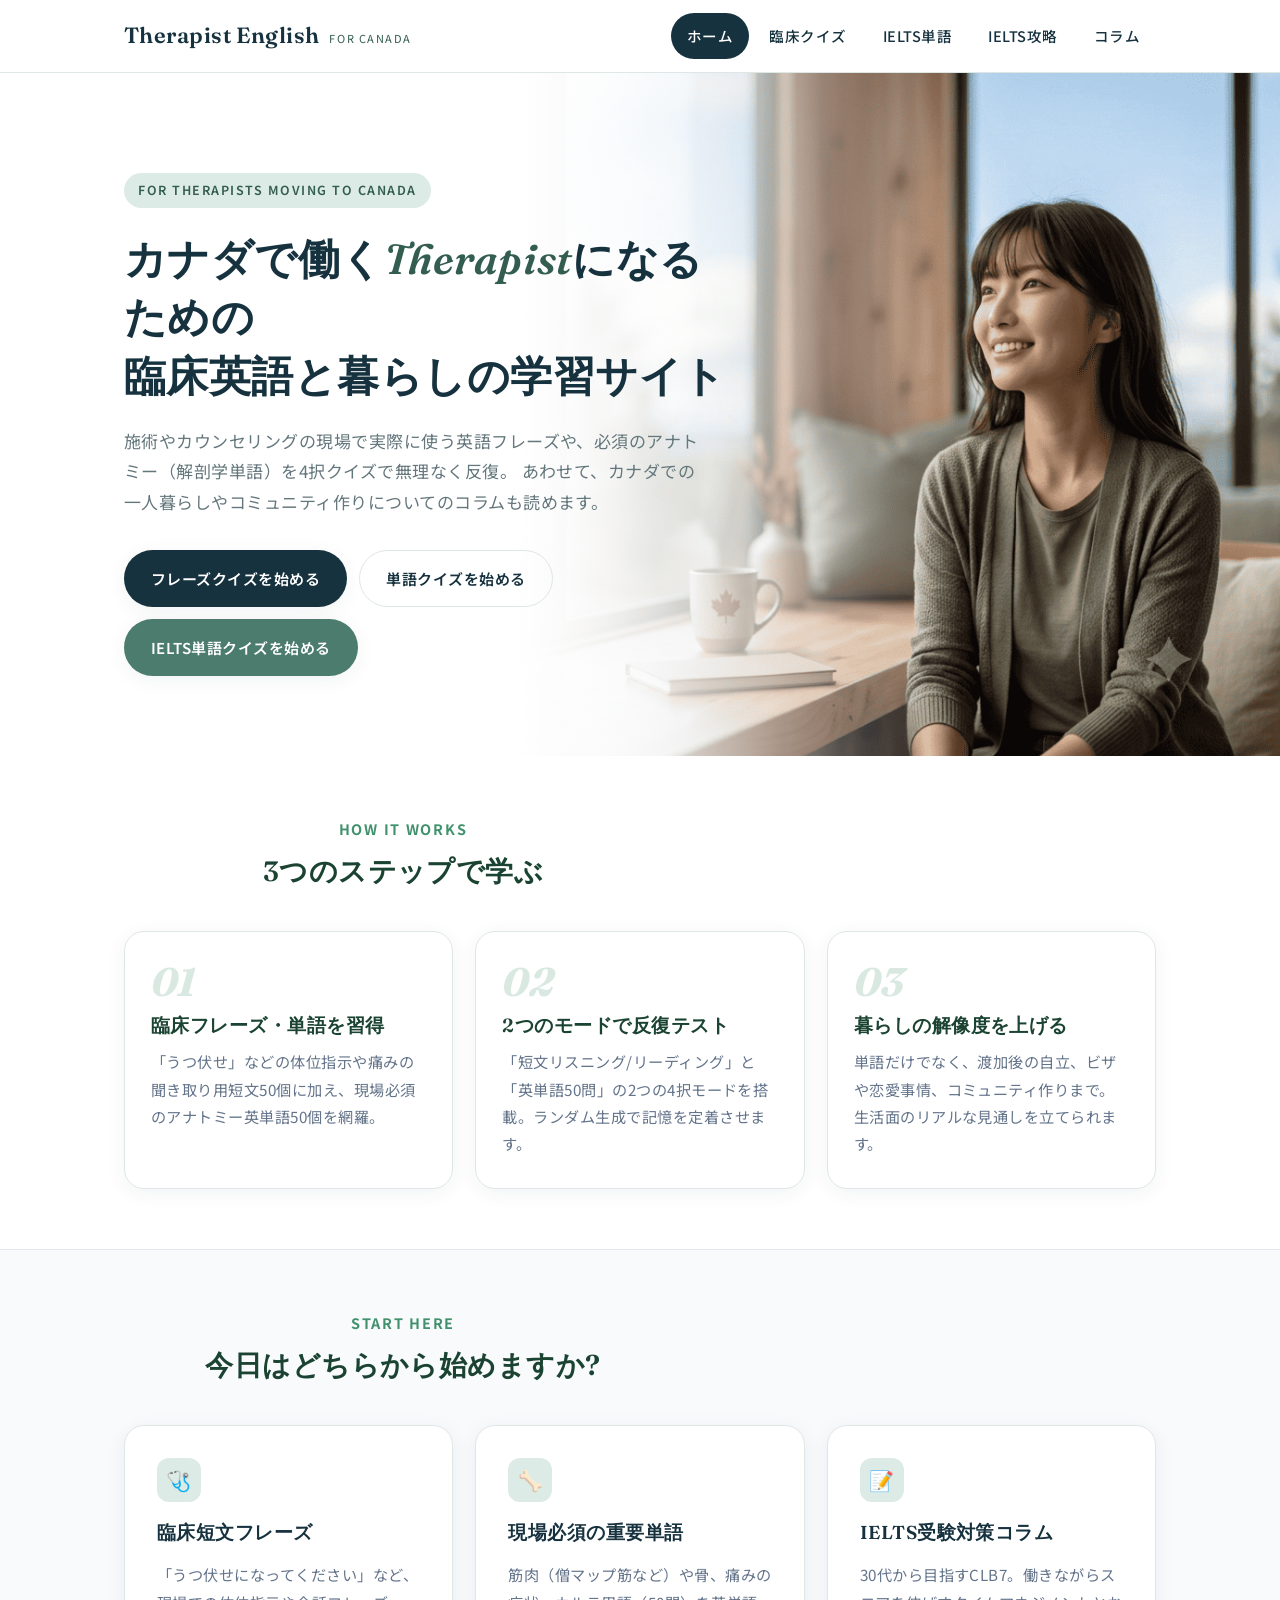
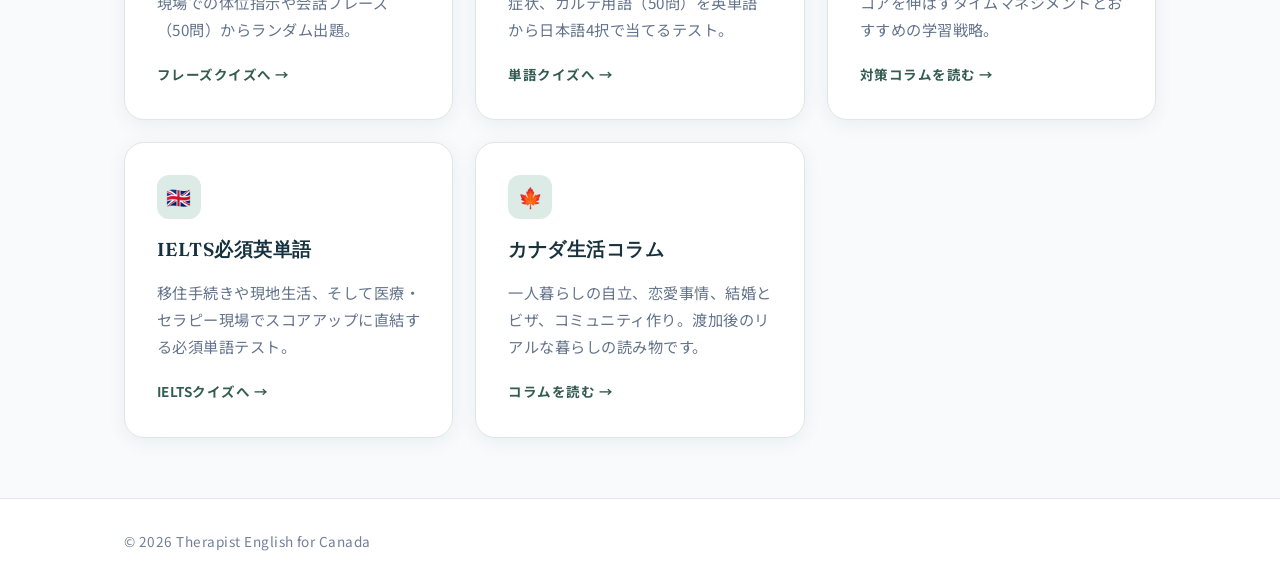
==== commit 64824669: "Update index.html" ====
--- a/index.html
+++ b/index.html
@@ -1,53 +1,130 @@
 <!DOCTYPE html>
 <html lang="ja">
 <head>
-<meta charset="UTF-8">
-<meta name="viewport" content="width=device-width, initial-scale=1.0">
-<title>Therapist English for Canada | カナダ留学を目指すセラピストの英語学習</title>
-<link rel="preconnect" href="https://fonts.googleapis.com">
-<link href="https://fonts.googleapis.com/css2?family=Fraunces:ital,wght@0,600;1,500&family=Noto Sans JP:wght@400;500;600;700&display=swap" rel="stylesheet">
-<link rel="stylesheet" href="style.css">
+  <meta charset="UTF-8">
+  <meta name="viewport" content="width=device-width, initial-scale=1.0">
+  <title>Therapist English for Canada | カナダ留学を目指すセラピストの英語学習</title>
+  <link rel="preconnect" href="https://fonts.googleapis.com">
+  <link href="https://fonts.googleapis.com/css2?family=Fraunces:ital,wght@0,600;1,500&family=Noto+Sans+JP:wght@400;500;600;700&display=swap" rel="stylesheet">
+  <link rel="stylesheet" href="style.css">
 </head>
 <body>
 
-<header class="site-header">
-  <div class="container">
-    <a href="index.html" class="brand">
-      <span class="brand-mark">Therapist English</span>
-      <span class="brand-sub">for Canada</span>
-    </a>
-    <nav class="main-nav">
-      <a href="index.html" class="active">ホーム</a>
-      <a href="quiz.html">臨床クイズ</a>
-      <a href="ielts-quiz.html">IELTS単語</a>
-      <a href="ielts.html">IELTS攻略</a>
-      <a href="column.html">コラム</a>
-    </nav>
-  </div>
-</header>
+  <!-- ========== ヘッダー ========== -->
+  <header class="site-header">
+    <div class="container">
+      <a href="index.html" class="brand">
+        <span class="brand-mark">Therapist English</span>
+        <span class="brand-sub">for Canada</span>
+      </a>
+      <nav class="main-nav">
+        <a href="index.html" class="active">ホーム</a>
+        <a href="quiz.html">臨床クイズ</a>
+        <a href="ielts-quiz.html">IELTS単語</a>
+        <a href="ielts.html">IELTS攻略</a>
+        <a href="column.html">コラム</a>
+      </nav>
+    </div>
+  </header>
 
-<!-- ヒーローセクション（背景画像はCSSで制御） -->
-<section class="hero">
-  <div class="container">
-    <span class="hero-eyebrow">For therapists moving to Canada</span>
-    <h1>カナダで働く<span class="en-accent">Therapist</span>になるための<br>臨床英語と暮らしの学習サイト</h1>
-    <p class="lead">
-      施術やカウンセリングの現場で実際に使う英語フレーズや、必須のアナトミー（解剖学単語）を4択クイズで無理なく反復。
-      あわせて、カナダでの一人暮らしやコミュニティ作りについてのコラムも読めます。
-    </p>
-    <div class="hero-actions">
-      <a href="quiz.html?mode=phrase" class="btn btn-primary">フレーズクイズを始める</a>
-      <a href="quiz.html?mode=word" class="btn btn-ghost" style="margin-left:0;">単語クイズを始める</a>
-      <a href="ielts-quiz.html" class="btn btn-ielts">IELTS単語クイズを始める</a>
+  <!-- ========== ヒーローエリア（背景に女の子） ========== -->
+  <section class="hero">
+    <div class="container">
+      <span class="hero-eyebrow">For therapists moving to Canada</span>
+      <h1>カナダで働く<span class="en-accent">Therapist</span>になるための<br>臨床英語と暮らしの学習サイト</h1>
+      <p class="lead">
+        施術やカウンセリングの現場で実際に使う英語フレーズや、必須のアナトミー（解剖学単語）を4択クイズで無理なく反復。
+        あわせて、カナダでの一人暮らしやコミュニティ作りについてのコラムも読めます。
+      </p>
+      <div class="hero-actions">
+        <a href="quiz.html?mode=phrase" class="btn btn-primary">フレーズクイズを始める</a>
+        <a href="quiz.html?mode=word" class="btn btn-ghost" style="margin-left:0;">単語クイズを始める</a>
+        <a href="ielts-quiz.html" class="btn btn-ielts">IELTS単語クイズを始める</a>
+      </div>
     </div>
-  </div>
-</section>
+  </section>
 
-<footer class="site-footer" style="padding: 30px 0; border-top: 1px solid #e2e8f0; font-size: 0.85rem; color: #718096; background: white;">
-  <div class="container" style="display: flex; justify-content: space-between; flex-wrap: wrap; gap: 10px;">
-    <span>© 2026 Therapist English for Canada</span>
-  </div>
-</footer>
+  <!-- ========== 3つのステップ（How it works） ========== -->
+  <section style="padding: 60px 0;">
+    <div class="container">
+      <div class="section-head" style="text-align: center; margin-bottom: 40px;">
+        <span class="kicker" style="color: #40916c; font-weight: bold; font-size: 0.9rem;">How it works</span>
+        <h2 style="font-size:clamp(22px,3vw,28px); color: #1b4332;">3つのステップで学ぶ</h2>
+      </div>
+
+      <div class="grid-3">
+        <div class="card">
+          <span class="step-num" style="font-size: 2.5rem; font-weight: bold; color: rgba(64,145,108,0.2); display: block; line-height: 1;">01</span>
+          <h3 style="margin: 10px 0; color: #1b4332;">臨床フレーズ・単語を習得</h3>
+          <p style="color: #64748b; font-size: 0.95rem;">「うつ伏せ」などの体位指示や痛みの聞き取り用短文50個に加え、現場必須のアナトミー英単語50個を網羅。</p>
+        </div>
+        <div class="card">
+          <span class="step-num" style="font-size: 2.5rem; font-weight: bold; color: rgba(64,145,108,0.2); display: block; line-height: 1;">02</span>
+          <h3 style="margin: 10px 0; color: #1b4332;">2つのモードで反復テスト</h3>
+          <p style="color: #64748b; font-size: 0.95rem;">「短文リスニング/リーディング」と「英単語50問」の2つの4択モードを搭載。ランダム生成で記憶を定着させます。</p>
+        </div>
+        <div class="card">
+          <span class="step-num" style="font-size: 2.5rem; font-weight: bold; color: rgba(64,145,108,0.2); display: block; line-height: 1;">03</span>
+          <h3 style="margin: 10px 0; color: #1b4332;">暮らしの解像度を上げる</h3>
+          <p style="color: #64748b; font-size: 0.95rem;">単語だけでなく、渡加後の自立、ビザや恋愛事情、コミュニティ作りまで。生活面のリアルな見通しを立てられます。</p>
+        </div>
+      </div>
+    </div>
+  </section>
+
+  <!-- ========== コンテンツカード（Start here） ========== -->
+  <section class="section-soft" style="padding: 60px 0; background-color: #f8fafc; border-top: 1px solid #e2e8f0;">
+    <div class="container">
+      <div class="section-head" style="text-align: center; margin-bottom: 40px;">
+        <span class="kicker" style="color: #40916c; font-weight: bold; font-size: 0.9rem;">Start here</span>
+        <h2 style="font-size:clamp(22px,3vw,28px); color: #1b4332;">今日はどちらから始めますか?</h2>
+      </div>
+
+      <div class="grid-3" style="grid-template-columns: repeat(auto-fit, minmax(280px, 1fr));">
+        <a href="quiz.html?mode=phrase" class="link-card">
+          <span class="icon-tag">🩺</span>
+          <h3>臨床短文フレーズ</h3>
+          <p style="color: #64748b; font-size: 0.95rem;">「うつ伏せになってください」など、現場での体位指示や会話フレーズ（50問）からランダム出題。</p>
+          <span class="go">フレーズクイズへ →</span>
+        </a>
+
+        <a href="quiz.html?mode=word" class="link-card">
+          <span class="icon-tag">🦴</span>
+          <h3>現場必須の重要単語</h3>
+          <p style="color: #64748b; font-size: 0.95rem;">筋肉（僧マップ筋など）や骨、痛みの症状、カルテ用語（50問）を英単語から日本語4択で当てるテスト。</p>
+          <span class="go">単語クイズへ →</span>
+        </a>
+
+        <a href="ielts.html" class="link-card">
+          <span class="icon-tag">📝</span>
+          <h3>IELTS受験対策コラム</h3>
+          <p style="color: #64748b; font-size: 0.95rem;">30代から目指すCLB7。働きながらスコアを伸ばすタイムマネジメントとおすすめの学習戦略。</p>
+          <span class="go">対策コラムを読む →</span>
+        </a>
+
+        <a href="ielts-quiz.html" class="link-card">
+          <span class="icon-tag">🇬🇧</span>
+          <h3>IELTS必須英単語</h3>
+          <p style="color: #64748b; font-size: 0.95rem;">移住手続きや現地生活、そして医療・セラピー現場でスコアアップに直結する必須単語テスト。</p>
+          <span class="go">IELTSクイズへ →</span>
+        </a>
+
+        <a href="column.html" class="link-card">
+          <span class="icon-tag">🍁</span>
+          <h3>カナダ生活コラム</h3>
+          <p style="color: #64748b; font-size: 0.95rem;">一人暮らしの自立、恋愛事情、結婚とビザ、コミュニティ作り。渡加後のリアルな暮らしの読み物です。</p>
+          <span class="go">コラムを読む →</span>
+        </a>
+      </div>
+    </div>
+  </section>
+
+  <!-- ========== フッター ========== -->
+  <footer class="site-footer" style="padding: 30px 0; border-top: 1px solid #e2e8f0; font-size: 0.85rem; color: #718096; background: white;">
+    <div class="container" style="display: flex; justify-content: space-between; flex-wrap: wrap; gap: 10px;">
+      <span>© 2026 Therapist English for Canada</span>
+    </div>
+  </footer>
 
 </body>
 </html>
--- a/style.css
+++ b/style.css
@@ -3,675 +3,183 @@
    Palette: white / deep navy / sage green (calm, clinical trust)
    =========================================================== */
 
-   :root {
-    --color-bg: #ffffff;
-    --color-bg-soft: #f4f8f7;
-    --color-bg-soft-2: #eef4f2;
-    --color-navy: #17323f;
-    --color-navy-deep: #0d1f27;
-    --color-green: #4c7c6d;
-    --color-green-deep: #345d51;
-    --color-green-light: #dcebe5;
-    --color-text: #26343a;
-    --color-muted: #64777c;
-    --color-border: #dfe7e5;
-    --color-white: #ffffff;
-    --color-danger: #b5544a;
-  
-    --font-display: "Fraunces", "Noto Serif JP", serif;
-    --font-heading: "Noto Serif JP", "Fraunces", serif;
-    --font-body: "Noto Sans JP", "Hiragino Kaku Gothic ProN", sans-serif;
-  
-    --radius-s: 6px;
-    --radius-m: 12px;
-    --radius-l: 20px;
-  
-    --shadow-soft: 0 4px 20px rgba(23, 50, 63, 0.06);
-    --shadow-card: 0 8px 30px rgba(23, 50, 63, 0.08);
-  
-    --max-width: 1080px;
-  }
-  
-  @media (prefers-reduced-motion: reduce) {
-    *, *::before, *::after {
-      animation-duration: 0.01ms !important;
-      animation-iteration-count: 1 !important;
-      transition-duration: 0.01ms !important;
-      scroll-behavior: auto !important;
-    }
-  }
-  
-  * { box-sizing: border-box; }
-  
-  html { scroll-behavior: smooth; }
-  
-  body {
-    margin: 0;
-    font-family: var(--font-body);
-    color: var(--color-text);
-    background: var(--color-bg);
-    line-height: 1.8;
-    -webkit-font-smoothing: antialiased;
-  }
-  
-  h1, h2, h3, h4 {
-    font-family: var(--font-heading);
-    color: var(--color-navy);
-    line-height: 1.4;
-    margin: 0 0 0.5em;
-    font-weight: 600;
-  }
-  
-  a { color: inherit; }
-  
-  img { max-width: 100%; display: block; }
-  
-  .container {
-    max-width: var(--max-width);
-    margin: 0 auto;
-    padding: 0 24px;
-  }
-  
-  /* ---------- Header / Nav ---------- */
-  
-  .site-header {
-    position: sticky;
-    top: 0;
-    z-index: 50;
-    background: rgba(255, 255, 255, 0.92);
-    backdrop-filter: blur(8px);
-    border-bottom: 1px solid var(--color-border);
-  }
-  
-  .site-header .container {
-    display: flex;
-    align-items: center;
-    justify-content: space-between;
-    height: 72px;
-  }
-  
-  .brand {
-    display: flex;
-    align-items: baseline;
-    gap: 10px;
-    text-decoration: none;
-    font-family: var(--font-display);
-  }
-  
-  .brand-mark {
-    font-size: 22px;
-    font-weight: 600;
-    color: var(--color-navy);
-    letter-spacing: 0.02em;
-  }
-  
-  .brand-sub {
-    font-size: 11px;
-    color: var(--color-green-deep);
-    letter-spacing: 0.14em;
-    text-transform: uppercase;
-    font-family: var(--font-body);
-  }
-  
-  .main-nav {
-    display: flex;
-    gap: 4px;
-  }
-  
-  .main-nav a {
-    text-decoration: none;
-    padding: 10px 16px;
-    border-radius: 999px;
-    font-size: 14.5px;
-    font-weight: 500;
-    color: var(--color-navy);
-    transition: background 0.2s ease, color 0.2s ease;
-  }
-  
-  .main-nav a:hover {
-    background: var(--color-green-light);
-  }
-  
-  .main-nav a.active {
-    background: var(--color-navy);
-    color: #fff;
-  }
-  
-  @media (max-width: 640px) {
-    .brand-sub { display: none; }
-    .main-nav a { padding: 8px 11px; font-size: 13px; }
-  }
-  
-  /* ---------- Signature: pulse / vitals-line divider ---------- */
-  
-  .pulse-divider {
-    display: block;
-    width: 100%;
-    height: 34px;
-    margin: 0 auto;
-  }
-  
-  .pulse-divider path {
-    fill: none;
-    stroke: var(--color-green);
-    stroke-width: 2;
-    stroke-linecap: round;
-    stroke-linejoin: round;
-    stroke-dasharray: 340;
-    stroke-dashoffset: 340;
-    animation: draw-pulse 1.6s ease-out forwards;
-  }
-  
-  @keyframes draw-pulse {
-    to { stroke-dashoffset: 0; }
-  }
-  
-  /* ---------- Hero ---------- */
-  
-  .hero {
-    padding: 76px 0 40px;
-    background:
-      radial-gradient(circle at 85% 0%, var(--color-green-light) 0%, transparent 45%),
-      var(--color-bg);
-  }
-  
-  .hero-eyebrow {
-    display: inline-flex;
-    align-items: center;
-    gap: 8px;
-    font-size: 12.5px;
-    letter-spacing: 0.12em;
-    text-transform: uppercase;
-    color: var(--color-green-deep);
-    background: var(--color-green-light);
-    padding: 6px 14px;
-    border-radius: 999px;
-    margin-bottom: 22px;
-    font-weight: 600;
-  }
-  
-  .hero h1 {
-    font-size: clamp(30px, 4.6vw, 48px);
-    max-width: 15ch;
-    letter-spacing: -0.01em;
-  }
-  
-  .hero .en-accent {
-    font-family: var(--font-display);
-    font-style: italic;
-    color: var(--color-green-deep);
-  }
-  
-  .hero p.lead {
-    font-size: 17px;
-    color: var(--color-muted);
-    max-width: 56ch;
-    margin-top: 18px;
-  }
-  
-  .hero-actions {
-    display: flex;
-    gap: 14px;
-    margin-top: 32px;
-    flex-wrap: wrap;
-  }
-  
-  /* ---------- Buttons ---------- */
-  
-  .btn {
-    display: inline-flex;
-    align-items: center;
-    gap: 8px;
-    padding: 14px 26px;
-    border-radius: 999px;
-    font-weight: 600;
-    font-size: 15px;
-    text-decoration: none;
-    border: 1.5px solid transparent;
-    cursor: pointer;
-    transition: transform 0.15s ease, background 0.2s ease, box-shadow 0.2s ease;
-    font-family: var(--font-body);
-  }
-  
-  .btn:hover { transform: translateY(-1px); }
-  
-  .btn-primary {
-    background: var(--color-navy);
-    color: #fff;
-    box-shadow: var(--shadow-soft);
-  }
-  .btn-primary:hover { background: var(--color-navy-deep); }
-  
-  .btn-ghost {
-    background: transparent;
-    color: var(--color-navy);
-    border-color: var(--color-border);
-  }
-  .btn-ghost:hover { background: var(--color-bg-soft); }
-  
-  .btn-quiz-choice {
-    display: block;
-    width: 100%;
-    text-align: left;
-    padding: 16px 20px;
-    border-radius: var(--radius-m);
-    border: 1.5px solid var(--color-border);
-    background: #fff;
-    font-size: 15.5px;
-    font-family: var(--font-body);
-    color: var(--color-text);
-    cursor: pointer;
-    transition: border-color 0.15s ease, background 0.15s ease, transform 0.1s ease;
-  }
-  .btn-quiz-choice:hover { border-color: var(--color-green); background: var(--color-bg-soft); }
-  .btn-quiz-choice.correct {
-    border-color: var(--color-green);
-    background: var(--color-green-light);
-    color: var(--color-green-deep);
-    font-weight: 600;
-  }
-  .btn-quiz-choice.incorrect {
-    border-color: var(--color-danger);
-    background: #fbeceb;
-    color: var(--color-danger);
-  }
-  .btn-quiz-choice:disabled { cursor: default; }
-  
-  /* ---------- Sections / cards ---------- */
-  
-  section { padding: 64px 0; }
-  
-  .section-soft { background: var(--color-bg-soft); }
-  
-  .section-head { max-width: 62ch; margin-bottom: 40px; }
-  .section-head .kicker {
-    font-size: 12.5px;
-    letter-spacing: 0.12em;
-    text-transform: uppercase;
-    color: var(--color-green-deep);
-    font-weight: 700;
-    margin-bottom: 10px;
-    display: block;
-  }
-  
-  .grid-3 {
-    display: grid;
-    grid-template-columns: repeat(3, 1fr);
-    gap: 22px;
-  }
-  
-  @media (max-width: 780px) {
-    .grid-3 { grid-template-columns: 1fr; }
-  }
-  
-  .card {
-    background: #fff;
-    border: 1px solid var(--color-border);
-    border-radius: var(--radius-l);
-    padding: 30px 26px;
-    box-shadow: var(--shadow-soft);
-  }
-  
-  .card .step-num {
-    font-family: var(--font-display);
-    font-style: italic;
-    color: var(--color-green);
-    font-size: 26px;
-    margin-bottom: 10px;
-    display: block;
-  }
-  
-  .card h3 { font-size: 19px; }
-  .card p { color: var(--color-muted); font-size: 14.5px; margin: 0; }
-  
-  .link-card {
-    display: block;
-    text-decoration: none;
-    background: #fff;
-    border: 1px solid var(--color-border);
-    border-radius: var(--radius-l);
-    padding: 32px;
-    box-shadow: var(--shadow-soft);
-    transition: box-shadow 0.2s ease, transform 0.2s ease, border-color 0.2s ease;
-  }
-  
-  .link-card:hover {
-    box-shadow: var(--shadow-card);
-    transform: translateY(-2px);
-    border-color: var(--color-green);
-  }
-  
-  .link-card .icon-tag {
-    display: inline-flex;
-    align-items: center;
-    justify-content: center;
-    width: 44px;
-    height: 44px;
-    border-radius: 12px;
-    background: var(--color-green-light);
-    color: var(--color-green-deep);
-    margin-bottom: 18px;
-    font-size: 20px;
-  }
-  
-  .link-card h3 { margin-bottom: 8px; }
-  .link-card p { color: var(--color-muted); font-size: 14.5px; }
-  .link-card .go {
-    margin-top: 16px;
-    font-size: 13.5px;
-    font-weight: 700;
-    color: var(--color-green-deep);
-  }
-  
-  /* ---------- Footer ---------- */
-  
-  .site-footer {
-    border-top: 1px solid var(--color-border);
-    padding: 36px 0;
-    color: var(--color-muted);
-    font-size: 13.5px;
-  }
-  
-  .site-footer .container {
-    display: flex;
-    justify-content: space-between;
-    align-items: center;
-    flex-wrap: wrap;
-    gap: 12px;
-  }
-  
-  /* ---------- Quiz page ---------- */
-  
-  .quiz-wrap {
-    max-width: 640px;
-    margin: 0 auto;
-  }
-  
-  .quiz-progress-track {
-    height: 6px;
-    background: var(--color-bg-soft-2);
-    border-radius: 999px;
-    overflow: hidden;
-    margin-bottom: 10px;
-  }
-  
-  .quiz-progress-fill {
-    height: 100%;
-    background: var(--color-green);
-    border-radius: 999px;
-    transition: width 0.3s ease;
-    width: 0%;
-  }
-  
-  .quiz-meta {
-    display: flex;
-    justify-content: space-between;
-    font-size: 13px;
-    color: var(--color-muted);
-    margin-bottom: 28px;
-  }
-  
-  .quiz-card {
-    background: #fff;
-    border: 1px solid var(--color-border);
-    border-radius: var(--radius-l);
-    padding: 36px 32px;
-    box-shadow: var(--shadow-card);
-  }
-  
-  .quiz-question-label {
-    font-size: 12.5px;
-    letter-spacing: 0.1em;
-    text-transform: uppercase;
-    color: var(--color-green-deep);
-    font-weight: 700;
-    margin-bottom: 14px;
-  }
-  
-  .quiz-question-en {
-    font-family: var(--font-display);
-    font-size: clamp(21px, 3vw, 27px);
-    color: var(--color-navy);
-    margin-bottom: 28px;
-    line-height: 1.5;
-  }
-  
-  .quiz-choices {
-    display: grid;
-    gap: 12px;
-  }
-  
-  .quiz-feedback {
-    margin-top: 20px;
-    padding: 14px 18px;
-    border-radius: var(--radius-m);
-    font-size: 14.5px;
-    display: none;
-  }
-  
-  .quiz-feedback.show { display: block; }
-  .quiz-feedback.is-correct { background: var(--color-green-light); color: var(--color-green-deep); }
-  .quiz-feedback.is-incorrect { background: #fbeceb; color: var(--color-danger); }
-  
-  .quiz-footer-actions {
-    display: flex;
-    justify-content: flex-end;
-    margin-top: 24px;
-  }
-  
-  .quiz-result {
-    text-align: center;
-    padding: 20px 0 10px;
-  }
-  
-  .quiz-result .score-num {
-    font-family: var(--font-display);
-    font-size: 64px;
-    color: var(--color-green-deep);
-    display: block;
-    margin: 18px 0 6px;
-  }
-  
-  .quiz-result-actions {
-    display: flex;
-    justify-content: center;
-    gap: 14px;
-    margin-top: 28px;
-    flex-wrap: wrap;
-  }
-  
-  .hidden { display: none !important; }
-  
-  /* ---------- Column page ---------- */
-  
-  .column-nav {
-    display: flex;
-    gap: 10px;
-    flex-wrap: wrap;
-    margin-bottom: 44px;
-  }
-  
-  .column-nav a {
-    text-decoration: none;
-    font-size: 13.5px;
-    font-weight: 600;
-    padding: 9px 16px;
-    border-radius: 999px;
-    border: 1px solid var(--color-border);
-    color: var(--color-navy);
-    background: #fff;
-  }
-  
-  .column-nav a:hover { background: var(--color-bg-soft); border-color: var(--color-green); }
-  
-  .article {
-    border-top: 1px solid var(--color-border);
-    padding: 56px 0;
-  }
-  
-  .article:first-of-type { border-top: none; padding-top: 8px; }
-  
-  .article .kicker {
-    font-size: 12.5px;
-    letter-spacing: 0.12em;
-    text-transform: uppercase;
-    color: var(--color-green-deep);
-    font-weight: 700;
-    margin-bottom: 12px;
-    display: block;
-  }
-  
-  .article h2 { font-size: clamp(22px, 3.4vw, 30px); max-width: 22ch; }
-  
-  .article .lede {
-    color: var(--color-muted);
-    font-size: 15.5px;
-    max-width: 60ch;
-    margin: 14px 0 26px;
-  }
-  
-  .article-body {
-    max-width: 66ch;
-    font-size: 15.5px;
-  }
-  
-  .article-body p { margin: 0 0 20px; }
-  
-  .article-body .pullquote {
-    font-family: var(--font-display);
-    font-style: italic;
-    font-size: 19px;
-    color: var(--color-navy);
-    border-left: 3px solid var(--color-green);
-    padding-left: 20px;
-    margin: 28px 0;
-  }
-/* ===========================================================
-   Index & Global Typography Customizations
-   =========================================================== */
+:root {
+  --color-bg: #ffffff;
+  --color-bg-soft: #f4f8f7;
+  --color-bg-soft-2: #eef4f2;
+  --color-navy: #17323f;
+  --color-navy-deep: #0d1f27;
+  --color-green: #4c7c6d;
+  --color-green-deep: #345d51;
+  --color-green-light: #dcebe5;
+  --color-text: #26343a;
+  --color-muted: #64777c;
+  --color-border: #dfe7e5;
+  --color-white: #ffffff;
+  --color-danger: #b5544a;
+
+  --font-display: "Fraunces", "Noto Serif JP", serif;
+  --font-heading: "Noto Serif JP", "Fraunces", serif;
+  --font-body: "Noto Sans JP", "Hiragino Kaku Gothic ProN", sans-serif;
+
+  --radius-s: 6px;
+  --radius-m: 12px;
+  --radius-l: 20px;
+
+  --shadow-soft: 0 4px 20px rgba(23, 50, 63, 0.06);
+  --shadow-card: 0 8px 30px rgba(23, 50, 63, 0.08);
+
+  --max-width: 1080px;
+}
+
+@media (prefers-reduced-motion: reduce) {
+  *, *::before, *::after {
+    animation-duration: 0.01ms !important;
+    animation-iteration-count: 1 !important;
+    transition-duration: 0.01ms !important;
+    scroll-behavior: auto !important;
+  }
+}
+
+* { box-sizing: border-box; }
+
+html { scroll-behavior: smooth; }
+
 body {
-  font-family: 'Noto Sans JP', -apple-system, BlinkMacSystemFont, "Segoe UI", sans-serif;
+  margin: 0;
+  font-family: var(--font-body);
+  color: var(--color-text);
+  background: var(--color-bg);
+  line-height: 1.8;
+  -webkit-font-smoothing: antialiased;
   letter-spacing: 0.03em;
 }
 
-/* ヒーローエリアの微調整 */
-.hero h1 {
-  font-size: clamp(28px, 4.6vw, 42px);
+h1, h2, h3, h4 {
+  font-family: var(--font-heading);
+  color: var(--color-navy);
   line-height: 1.4;
+  margin: 0 0 0.5em;
+  font-weight: 600;
+}
+
+a { color: inherit; }
+
+img { max-width: 100%; display: block; }
+
+.container {
+  max-width: var(--max-width);
+  margin: 0 auto;
+  padding: 0 24px;
+}
+
+/* ---------- Header / Nav ---------- */
+
+.site-header {
+  position: sticky;
+  top: 0;
+  z-index: 50;
+  background: rgba(255, 255, 255, 0.92);
+  backdrop-filter: blur(8px);
+  border-bottom: 1px solid var(--color-border);
+}
+
+.site-header .container {
+  display: flex;
+  align-items: center;
+  justify-content: space-between;
+  height: 72px;
+}
+
+.brand {
+  display: flex;
+  align-items: baseline;
+  gap: 10px;
+  text-decoration: none;
+  font-family: var(--font-display);
+}
+
+.brand-mark {
+  font-size: 22px;
+  font-weight: 600;
   color: var(--color-navy);
-  margin-bottom: 20px;
-}
-
-/* リンクカードのホバー時の挙動を統合 */
-.link-card {
-  transition: all 0.3s ease;
-}
-.link-card:hover {
-  transform: translateY(-5px);
-  border-color: var(--color-green);
-  box-shadow: 0 10px 25px rgba(64, 145, 108, 0.1);
-}
-
-/* アフィリエイト訴求ボックス（IELTSコラム・クイズ共通） */
-.cta-box {
-  background: var(--color-bg-soft-2);
-  border: 1px solid var(--color-border);
-  border-radius: var(--radius-l);
-  padding: 32px;
-  margin: 40px 0;
-}
-.cta-box h3 { color: var(--color-navy); margin-bottom: 12px; }
-/* ===========================================================
-   Quiz Page Extra App Styles
-   =========================================================== */
-.quiz-question-en {
-  font-family: 'Fraunces', -apple-system, BlinkMacSystemFont, serif;
-  font-size: clamp(1.4rem, 4vw, 1.8rem);
-  color: #1b4332;
-  font-weight: 600;
-  text-align: center;
-  margin: 20px 0 30px;
-  line-height: 1.3;
-  word-break: break-word;
-}
-
-/* 臨床クイズ・モード選択用の特別カードスタイル */
-.mode-select-wrap {
-  display: flex;
-  flex-direction: column;
-  gap: 15px;
-  margin: 25px 0;
-}
-.mode-box {
-  border: 2px solid #e2e8f0;
-  border-radius: 14px;
-  padding: 15px;
-  text-align: left;
-  cursor: pointer;
-  transition: all 0.2s ease;
-}
-.mode-box input { display: none; }
-.mode-box.selected {
-  border-color: #40916c;
-  background-color: #f0fdf4;
-}
-.mode-title {
-  font-weight: bold;
-  color: #1b4332;
-  font-size: 1rem;
-  margin-bottom: 4px;
-  display: flex;
-  align-items: center;
-  gap: 6px;
-}
-.mode-desc {
-  font-size: 0.85rem;
-  color: #64748b;
-}
-/* ===========================================================
-   Hero Area Adjustments (Button & Typography)
-   =========================================================== */
-/* 改行が詰まらないように最大幅を少し広げる */
-.hero h1 {
-  max-width: 22ch !important; 
-}
-
-/* 3つ目のIELTS専用ボタン（テーマカラーのグリーンを使用） */
-.btn-ielts {
-  background: var(--color-green);
+  letter-spacing: 0.02em;
+}
+
+.brand-sub {
+  font-size: 11px;
+  color: var(--color-green-deep);
+  letter-spacing: 0.14em;
+  text-transform: uppercase;
+  font-family: var(--font-body);
+}
+
+.main-nav {
+  display: flex;
+  gap: 4px;
+}
+
+.main-nav a {
+  text-decoration: none;
+  padding: 10px 16px;
+  border-radius: 999px;
+  font-size: 14.5px;
+  font-weight: 500;
+  color: var(--color-navy);
+  transition: background 0.2s ease, color 0.2s ease;
+}
+
+.main-nav a:hover {
+  background: var(--color-green-light);
+}
+
+.main-nav a.active {
+  background: var(--color-navy);
   color: #fff;
-  box-shadow: var(--shadow-soft);
-}
-.btn-ielts:hover {
-  background: var(--color-green-deep);
-}
-
-/* スマホ等でボタンが縦並びになった時の余白調整 */
-.hero-actions {
-  gap: 12px !important;
-}
-.hero-actions .btn {
-  margin: 0 !important; /* 個別のインライン余白をリセットして綺麗に並べる */
-}
-/* ===========================================================
-   Hero Area background image Integrations (背景画像統合スタイル)
-   =========================================================== */
+}
+
+@media (max-width: 640px) {
+  .brand-sub { display: none; }
+  .main-nav a { padding: 8px 11px; font-size: 13px; }
+}
+
+/* ---------- Signature: pulse / vitals-line divider ---------- */
+
+.pulse-divider {
+  display: block;
+  width: 100%;
+  height: 34px;
+  margin: 0 auto;
+}
+
+.pulse-divider path {
+  fill: none;
+  stroke: var(--color-green);
+  stroke-width: 2;
+  stroke-linecap: round;
+  stroke-linejoin: round;
+  stroke-dasharray: 340;
+  stroke-dashoffset: 340;
+  animation: draw-pulse 1.6s ease-out forwards;
+}
+
+@keyframes draw-pulse {
+  to { stroke-dashoffset: 0; }
+}
+
+/* ---------- Hero (背景画像 ＆ 白グラデーション透過 統合) ---------- */
 
 .hero {
   position: relative;
-  padding: 80px 0;
-  min-height: 520px; /* PCでの表示バランスを美しく保つ高さ */
+  padding: 100px 0 80px;
+  min-height: 560px; /* PCでの表示バランスを美しく保つ高さ */
   display: flex;
   align-items: center;
   overflow: hidden;
-  
-  /* 既存のデフォルト背景（画像が万が一読み込めない場合のフォールバック） */
-  background: 
-    radial-gradient(circle at 85% 0%, var(--color-green-light) 0%, transparent 45%),
-    var(--color-bg);
-}
-
-/* ヒーローの疑似要素を使って背景画像を重ね、左側を徐々に白に透過させる */
+  background-color: var(--color-bg);
+}
+
+/* ヒーローの疑似要素に背景画像を敷き、左寄せテキストの背景を真っ白に保護します */
 .hero::before {
   content: '';
   position: absolute;
@@ -682,56 +190,558 @@
   z-index: 1; /* テキスト（z-index: 2）の下に配置 */
   
   /* 
-    【ここがポイント！】
-    左から右へ、白（--color-bg）から完全な透明へとグラデーションをかけ、
-    その下（右側）に女の子の画像を配置します。
+    【グラデーション設定】
+    左端(0%)〜テキスト領域(40%付近)までは真っ白な不透明にして文字の可読性を100%キープ。
+    そこから右(75%)に向けてなめらかに透明化させ、右端の女の子の写真に繋げます。
   */
   background: 
     linear-gradient(to right, 
       rgba(255, 255, 255, 1) 0%, 
-      rgba(255, 255, 255, 1) 35%, 
+      rgba(255, 255, 255, 1) 40%, 
       rgba(255, 255, 255, 0) 75%
     ),
-    url('image_10.png') no-repeat right center; /* image_10.pngに画像名を適宜変更してください */
+    url('image_5.png') no-repeat right center; /* 女の子の画像名を設定してください */
   
-  background-size: contain; /* 横幅いっぱいに引き伸ばさず、女の子が綺麗に収まるサイズで右側に配置 */
-}
-
-/* 
-  テキストとボタンが入っているコンテナ。
-  背景画像（z-index: 1）の上に重ねるために z-index を指定します。
-*/
+  background-size: cover; 
+}
+
+/* テキストコンテナを画像の上に浮かせる */
 .hero .container {
   position: relative;
   z-index: 2;
   width: 100%;
 }
 
-/* 
-  PC表示で背景画像の女の子と文字が重なってしまわないよう、
-  テキストエリアの最大幅を制限して左側にすっきり寄せます。
-*/
-.hero .container > * {
-  max-width: 620px;
-}
-
-/* --- スマホ表示（画面幅768px以下）での見え方の調整 --- */
+/* PC表示で文字が女の子の顔に被らないよう、最大幅を制限して左側に寄せます */
+.hero h1,
+.hero p.lead,
+.hero .hero-eyebrow,
+.hero .hero-actions {
+  max-width: 580px;
+}
+
+.hero-eyebrow {
+  display: inline-flex;
+  align-items: center;
+  gap: 8px;
+  font-size: 12.5px;
+  letter-spacing: 0.12em;
+  text-transform: uppercase;
+  color: var(--color-green-deep);
+  background: var(--color-green-light);
+  padding: 6px 14px;
+  border-radius: 999px;
+  margin-bottom: 22px;
+  font-weight: 600;
+}
+
+.hero h1 {
+  font-size: clamp(28px, 4.6vw, 42px);
+  line-height: 1.4;
+  color: var(--color-navy);
+  margin-bottom: 20px;
+  max-width: 22ch !important; /* 改行が詰まらないように制限 */
+}
+
+.hero .en-accent {
+  font-family: var(--font-display);
+  font-style: italic;
+  color: var(--color-green-deep);
+}
+
+.hero p.lead {
+  font-size: 17px;
+  color: var(--color-muted);
+  margin-top: 18px;
+}
+
+.hero-actions {
+  display: flex;
+  gap: 12px !important;
+  margin-top: 32px;
+  flex-wrap: wrap;
+}
+
+.hero-actions .btn {
+  margin: 0 !important; /* 個別の余白をリセット */
+}
+
+/* ---------- Buttons ---------- */
+
+.btn {
+  display: inline-flex;
+  align-items: center;
+  gap: 8px;
+  padding: 14px 26px;
+  border-radius: 999px;
+  font-weight: 600;
+  font-size: 15px;
+  text-decoration: none;
+  border: 1.5px solid transparent;
+  cursor: pointer;
+  transition: transform 0.15s ease, background 0.2s ease, box-shadow 0.2s ease;
+  font-family: var(--font-body);
+}
+
+.btn:hover { transform: translateY(-1px); }
+
+.btn-primary {
+  background: var(--color-navy);
+  color: #fff;
+  box-shadow: var(--shadow-soft);
+}
+.btn-primary:hover { background: var(--color-navy-deep); }
+
+.btn-ghost {
+  background: transparent;
+  color: var(--color-navy);
+  border-color: var(--color-border);
+}
+.btn-ghost:hover { background: var(--color-bg-soft); }
+
+.btn-ielts {
+  background: var(--color-green);
+  color: #fff;
+  box-shadow: var(--shadow-soft);
+}
+.btn-ielts:hover {
+  background: var(--color-green-deep);
+}
+
+.btn-quiz-choice {
+  display: block;
+  width: 100%;
+  text-align: left;
+  padding: 16px 20px;
+  border-radius: var(--radius-m);
+  border: 1.5px solid var(--color-border);
+  background: #fff;
+  font-size: 15.5px;
+  font-family: var(--font-body);
+  color: var(--color-text);
+  cursor: pointer;
+  transition: border-color 0.15s ease, background 0.15s ease, transform 0.1s ease;
+}
+.btn-quiz-choice:hover { border-color: var(--color-green); background: var(--color-bg-soft); }
+.btn-quiz-choice.correct {
+  border-color: var(--color-green);
+  background: var(--color-green-light);
+  color: var(--color-green-deep);
+  font-weight: 600;
+}
+.btn-quiz-choice.incorrect {
+  border-color: var(--color-danger);
+  background: #fbeceb;
+  color: var(--color-danger);
+}
+.btn-quiz-choice:disabled { cursor: default; }
+
+/* ---------- Sections / cards ---------- */
+
+section { padding: 64px 0; }
+
+.section-soft { background: var(--color-bg-soft); }
+
+.section-head { max-width: 62ch; margin-bottom: 40px; }
+.section-head .kicker {
+  font-size: 12.5px;
+  letter-spacing: 0.12em;
+  text-transform: uppercase;
+  color: var(--color-green-deep);
+  font-weight: 700;
+  margin-bottom: 10px;
+  display: block;
+}
+
+.grid-3 {
+  display: grid;
+  grid-template-columns: repeat(3, 1fr);
+  gap: 22px;
+}
+
+@media (max-width: 780px) {
+  .grid-3 { grid-template-columns: 1fr; }
+}
+
+.card {
+  background: #fff;
+  border: 1px solid var(--color-border);
+  border-radius: var(--radius-l);
+  padding: 30px 26px;
+  box-shadow: var(--shadow-soft);
+}
+
+.card .step-num {
+  font-family: var(--font-display);
+  font-style: italic;
+  color: var(--color-green);
+  font-size: 26px;
+  margin-bottom: 10px;
+  display: block;
+}
+
+.card h3 { font-size: 19px; }
+.card p { color: var(--color-muted); font-size: 14.5px; margin: 0; }
+
+.link-card {
+  display: block;
+  text-decoration: none;
+  background: #fff;
+  border: 1px solid var(--color-border);
+  border-radius: var(--radius-l);
+  padding: 32px;
+  box-shadow: var(--shadow-soft);
+  transition: box-shadow 0.2s ease, transform 0.2s ease, border-color 0.2s ease;
+}
+
+.link-card:hover {
+  box-shadow: var(--shadow-card);
+  transform: translateY(-5px);
+  border-color: var(--color-green);
+}
+
+.link-card .icon-tag {
+  display: inline-flex;
+  align-items: center;
+  justify-content: center;
+  width: 44px;
+  height: 44px;
+  border-radius: 12px;
+  background: var(--color-green-light);
+  color: var(--color-green-deep);
+  margin-bottom: 18px;
+  font-size: 20px;
+}
+
+.link-card h3 { margin-bottom: 8px; }
+.link-card p { color: var(--color-muted); font-size: 14.5px; }
+.link-card .go {
+  margin-top: 16px;
+  font-size: 13.5px;
+  font-weight: 700;
+  color: var(--color-green-deep);
+}
+
+/* ---------- Footer ---------- */
+
+.site-footer {
+  border-top: 1px solid var(--color-border);
+  padding: 36px 0;
+  color: var(--color-muted);
+  font-size: 13.5px;
+}
+
+.site-footer .container {
+  display: flex;
+  justify-content: space-between;
+  align-items: center;
+  flex-wrap: wrap;
+  gap: 12px;
+}
+
+/* ---------- Quiz page ---------- */
+
+.quiz-wrap {
+  max-width: 640px;
+  margin: 0 auto;
+}
+
+.quiz-progress-track {
+  height: 6px;
+  background: var(--color-bg-soft-2);
+  border-radius: 999px;
+  overflow: hidden;
+  margin-bottom: 10px;
+}
+
+.quiz-progress-fill {
+  height: 100%;
+  background: var(--color-green);
+  border-radius: 999px;
+  transition: width 0.3s ease;
+  width: 0%;
+}
+
+.quiz-meta {
+  display: flex;
+  justify-content: space-between;
+  font-size: 13px;
+  color: var(--color-muted);
+  margin-bottom: 28px;
+}
+
+.quiz-card {
+  background: #fff;
+  border: 1px solid var(--color-border);
+  border-radius: var(--radius-l);
+  padding: 36px 32px;
+  box-shadow: var(--shadow-card);
+}
+
+.quiz-question-label {
+  font-size: 12.5px;
+  letter-spacing: 0.1em;
+  text-transform: uppercase;
+  color: var(--color-green-deep);
+  font-weight: 700;
+  margin-bottom: 14px;
+}
+
+.quiz-choices {
+  display: grid;
+  gap: 12px;
+}
+
+.quiz-feedback {
+  margin-top: 20px;
+  padding: 14px 18px;
+  border-radius: var(--radius-m);
+  font-size: 14.5px;
+  display: none;
+}
+
+.quiz-feedback.show { display: block; }
+.quiz-feedback.is-correct { background: var(--color-green-light); color: var(--color-green-deep); }
+.quiz-feedback.is-incorrect { background: #fbeceb; color: var(--color-danger); }
+
+.quiz-footer-actions {
+  display: flex;
+  justify-content: flex-end;
+  margin-top: 24px;
+}
+
+.quiz-result {
+  text-align: center;
+  padding: 20px 0 10px;
+}
+
+.quiz-result .score-num {
+  font-family: var(--font-display);
+  font-size: 64px;
+  color: var(--color-green-deep);
+  display: block;
+  margin: 18px 0 6px;
+}
+
+.quiz-result-actions {
+  display: flex;
+  justify-content: center;
+  gap: 14px;
+  margin-top: 28px;
+  flex-wrap: wrap;
+}
+
+.hidden { display: none !important; }
+
+/* ---------- Column page ---------- */
+
+.column-nav {
+  display: flex;
+  gap: 10px;
+  flex-wrap: wrap;
+  margin-bottom: 44px;
+}
+
+.column-nav a {
+  text-decoration: none;
+  font-size: 13.5px;
+  font-weight: 600;
+  padding: 9px 16px;
+  border-radius: 999px;
+  border: 1px solid var(--color-border);
+  color: var(--color-navy);
+  background: #fff;
+}
+
+.column-nav a:hover { background: var(--color-bg-soft); border-color: var(--color-green); }
+
+.article {
+  border-top: 1px solid var(--color-border);
+  padding: 56px 0;
+}
+
+.article:first-of-type { border-top: none; padding-top: 8px; }
+
+.article .kicker {
+  font-size: 12.5px;
+  letter-spacing: 0.12em;
+  text-transform: uppercase;
+  color: var(--color-green-deep);
+  font-weight: 700;
+  margin-bottom: 12px;
+  display: block;
+}
+
+.article h2 { font-size: clamp(22px, 3.4vw, 30px); max-width: 22ch; }
+
+.article .lede {
+  color: var(--color-muted);
+  font-size: 15.5px;
+  max-width: 60ch;
+  margin: 14px 0 26px;
+}
+
+.article-body {
+  max-width: 66ch;
+  font-size: 15.5px;
+}
+
+.article-body p { margin: 0 0 20px; }
+
+.article-body .pullquote {
+  font-family: var(--font-display);
+  font-style: italic;
+  font-size: 19px;
+  color: var(--color-navy);
+  border-left: 3px solid var(--color-green);
+  padding-left: 20px;
+  margin: 28px 0;
+}
+
+/* ===========================================================
+   Extra App Styles & Layouts
+   =========================================================== */
+
+/* アフィリエイト訴求ボックス */
+.cta-box {
+  background: var(--color-bg-soft-2);
+  border: 1px solid var(--color-border);
+  border-radius: var(--radius-l);
+  padding: 32px;
+  margin: 40px 0;
+}
+.cta-box h3 { color: var(--color-navy); margin-bottom: 12px; }
+
+/* クイズ用英文テキスト装飾 */
+.quiz-question-en {
+  font-family: 'Fraunces', -apple-system, BlinkMacSystemFont, serif;
+  font-size: clamp(1.4rem, 4vw, 1.8rem);
+  color: #1b4332;
+  font-weight: 600;
+  text-align: center;
+  margin: 20px 0 30px;
+  line-height: 1.3;
+  word-break: break-word;
+}
+
+/* モード選択パネル */
+.mode-select-wrap {
+  display: flex;
+  flex-direction: column;
+  gap: 15px;
+  margin: 25px 0;
+}
+.mode-box {
+  border: 2px solid #e2e8f0;
+  border-radius: 14px;
+  padding: 15px;
+  text-align: left;
+  cursor: pointer;
+  transition: all 0.2s ease;
+}
+.mode-box input { display: none; }
+.mode-box.selected {
+  border-color: #40916c;
+  background-color: #f0fdf4;
+}
+.mode-title {
+  font-weight: bold;
+  color: #1b4332;
+  font-size: 1rem;
+  margin-bottom: 4px;
+  display: flex;
+  align-items: center;
+  gap: 6px;
+}
+.mode-desc {
+  font-size: 0.85rem;
+  color: #64748b;
+}
+
+/* ===========================================================
+   スマホ・タブレット表示（レスポンシブ対応）
+   =========================================================== */
+
+/* --- 1. ナビゲーションのはみ出し対策（画面幅640px以下） --- */
+@media (max-width: 640px) {
+  .site-header .container {
+    height: auto; /* ヘッダーの高さを自動にし、2行になっても包み込めるように */
+    flex-direction: column; /* ロゴとメニューを縦並びにする */
+    justify-content: center;
+    gap: 8px;
+    padding: 12px 16px;
+  }
+
+  .brand-sub { 
+    display: none; 
+  }
+
+  .main-nav {
+    display: flex;
+    flex-wrap: wrap; /* 折り返しを許可 */
+    justify-content: center;
+    gap: 2px;
+    width: 100%;
+  }
+
+  .main-nav a { 
+    padding: 6px 10px; 
+    font-size: 12.5px; /* メニュー文字をほんの少しコンパクトに */
+  }
+}
+
+/* --- 2 & 3. ヒーローエリアのスマホ調整（画面幅768px以下） --- */
 @media (max-width: 768px) {
   .hero {
-    padding: 60px 0;
-    min-height: auto; /* スマホでは高さ制限を解除 */
-    /* スマホでは文字の可読性を最優先するため、右上の淡いセージグリーンの円グラデーションのみにする */
+    padding: 40px 0;
+    min-height: auto; /* 高さをコンテンツに合わせる */
+    flex-direction: column; /* 縦並びの構成にする */
+    align-items: flex-start; /* 左寄せを徹底キープ */
+    background: var(--color-bg); /* 背景は白ベース */
+  }
+  
+  /* 
+    消えていた女の子を復活！
+    スマホでは、テキストの下に「イラスト調に透過された背景」としてふんわり下に配置します。
+  */
+  .hero::before {
+    top: auto;
+    bottom: 0;
+    height: 280px; /* スマホ画面の下部280px分に女の子を表示 */
     background: 
-      radial-gradient(circle at 85% 0%, var(--color-green-light) 0%, transparent 60%),
-      var(--color-bg);
+      /* 上から下へ、白から透明になるグラデーションをかけ、テキストの邪魔をしないように配置 */
+      linear-gradient(to bottom, 
+        rgba(255, 255, 255, 1) 0%, 
+        rgba(255, 255, 255, 0.4) 100%
+      ),
+      url('image_10.png') no-repeat right bottom;
+    background-size: contain; /* 女の子の全身が潰れず、右下に綺麗に収まるように */
+    z-index: 1;
   }
   
-  /* スマホ時は背景の女の子画像を非表示に */
-  .hero::before {
-    display: none;
+  .hero .container {
+    z-index: 2; /* テキストを常に最前面に */
+    padding-bottom: 240px; /* 女の子の画像とテキストが重なって読みにくくなるのを防ぐ余白 */
   }
   
-  .hero .container > * {
-    max-width: 100%; /* テキストが中央でフル幅に広がるように */
-  }
-}
+  /* 【左寄せを徹底キープ！】不自然な中央寄せを排除します */
+  .hero h1,
+  .hero p.lead,
+  .hero .hero-eyebrow,
+  .hero .hero-actions {
+    max-width: 100%;
+    text-align: left; /* 左寄せに戻す */
+  }
+
+  .hero-eyebrow {
+    display: inline-flex;
+    justify-content: flex-start;
+    margin: 0 0 16px 0;
+  }
+
+  /* ボタン群も左寄せのまま、スマホの画面幅に合わせて自然に折り返すように */
+  .hero-actions {
+    justify-content: flex-start;
+    gap: 10px !important;
+  }
+}
